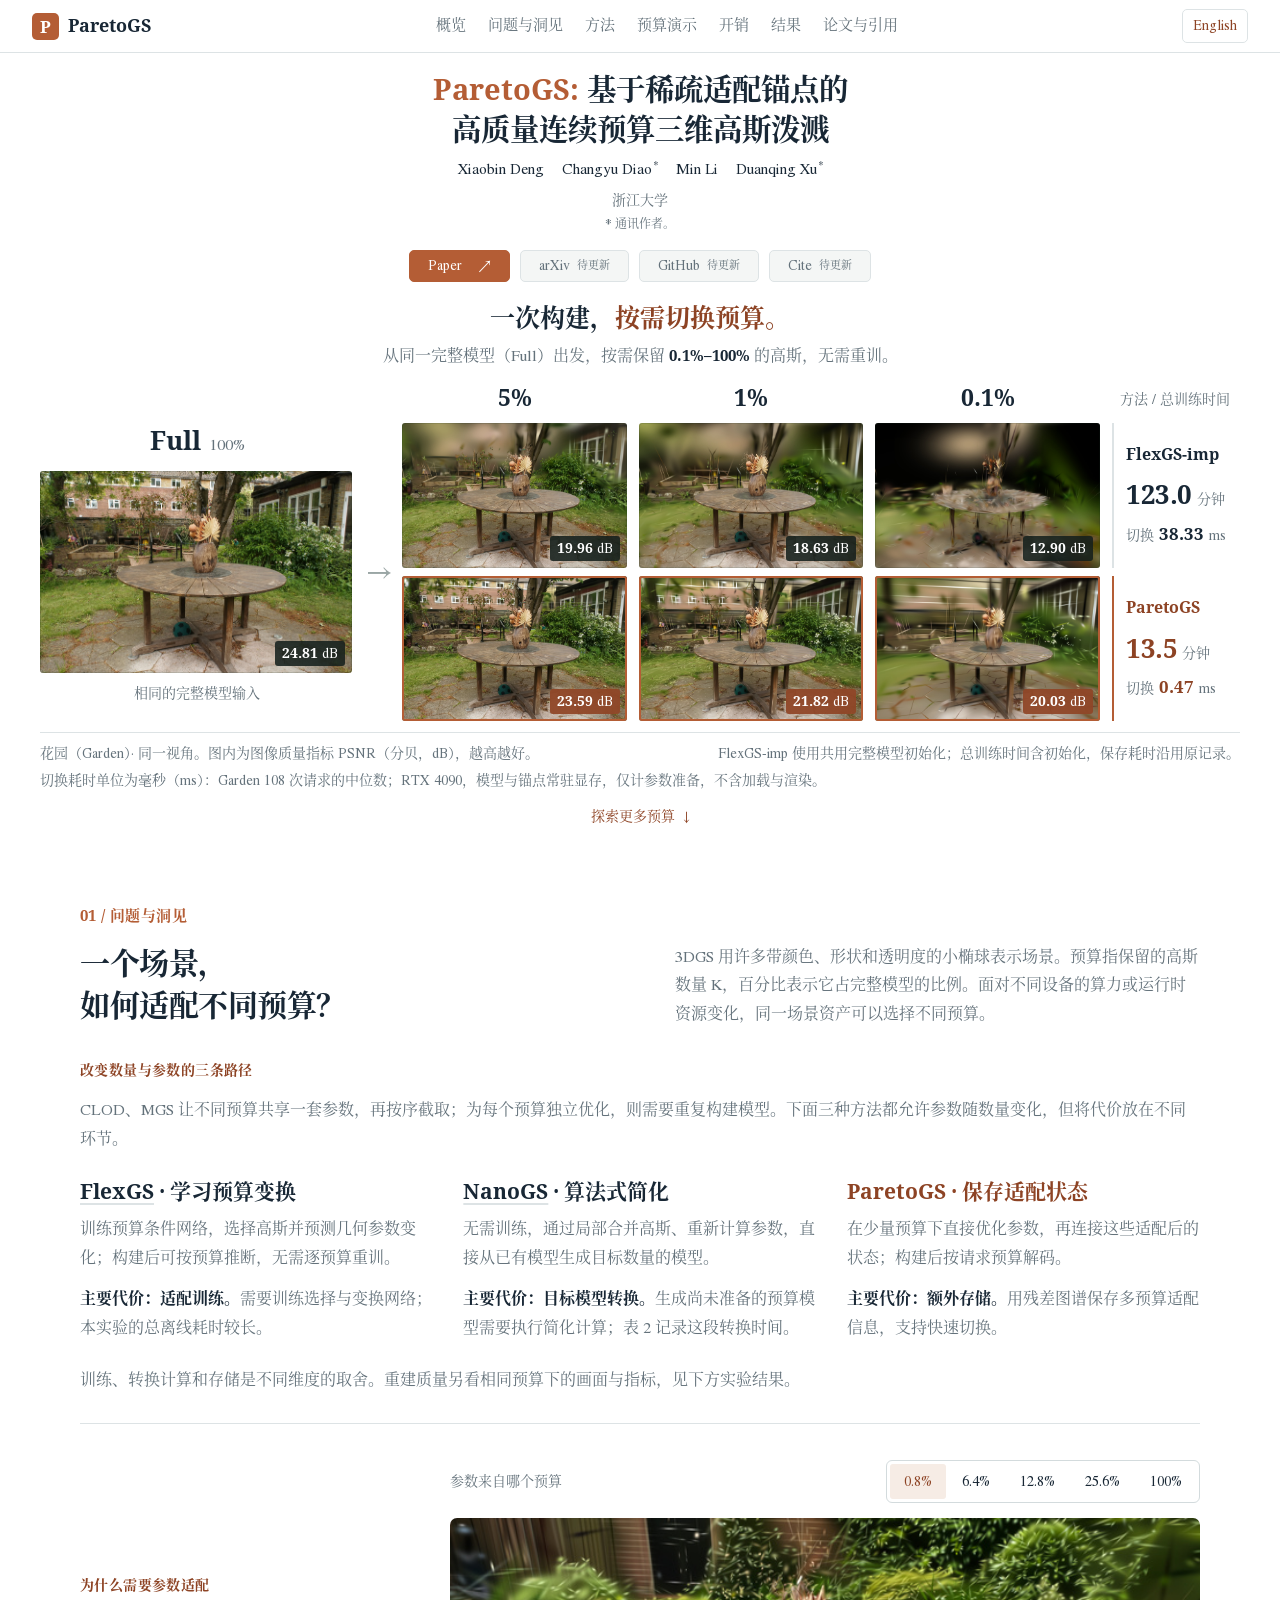
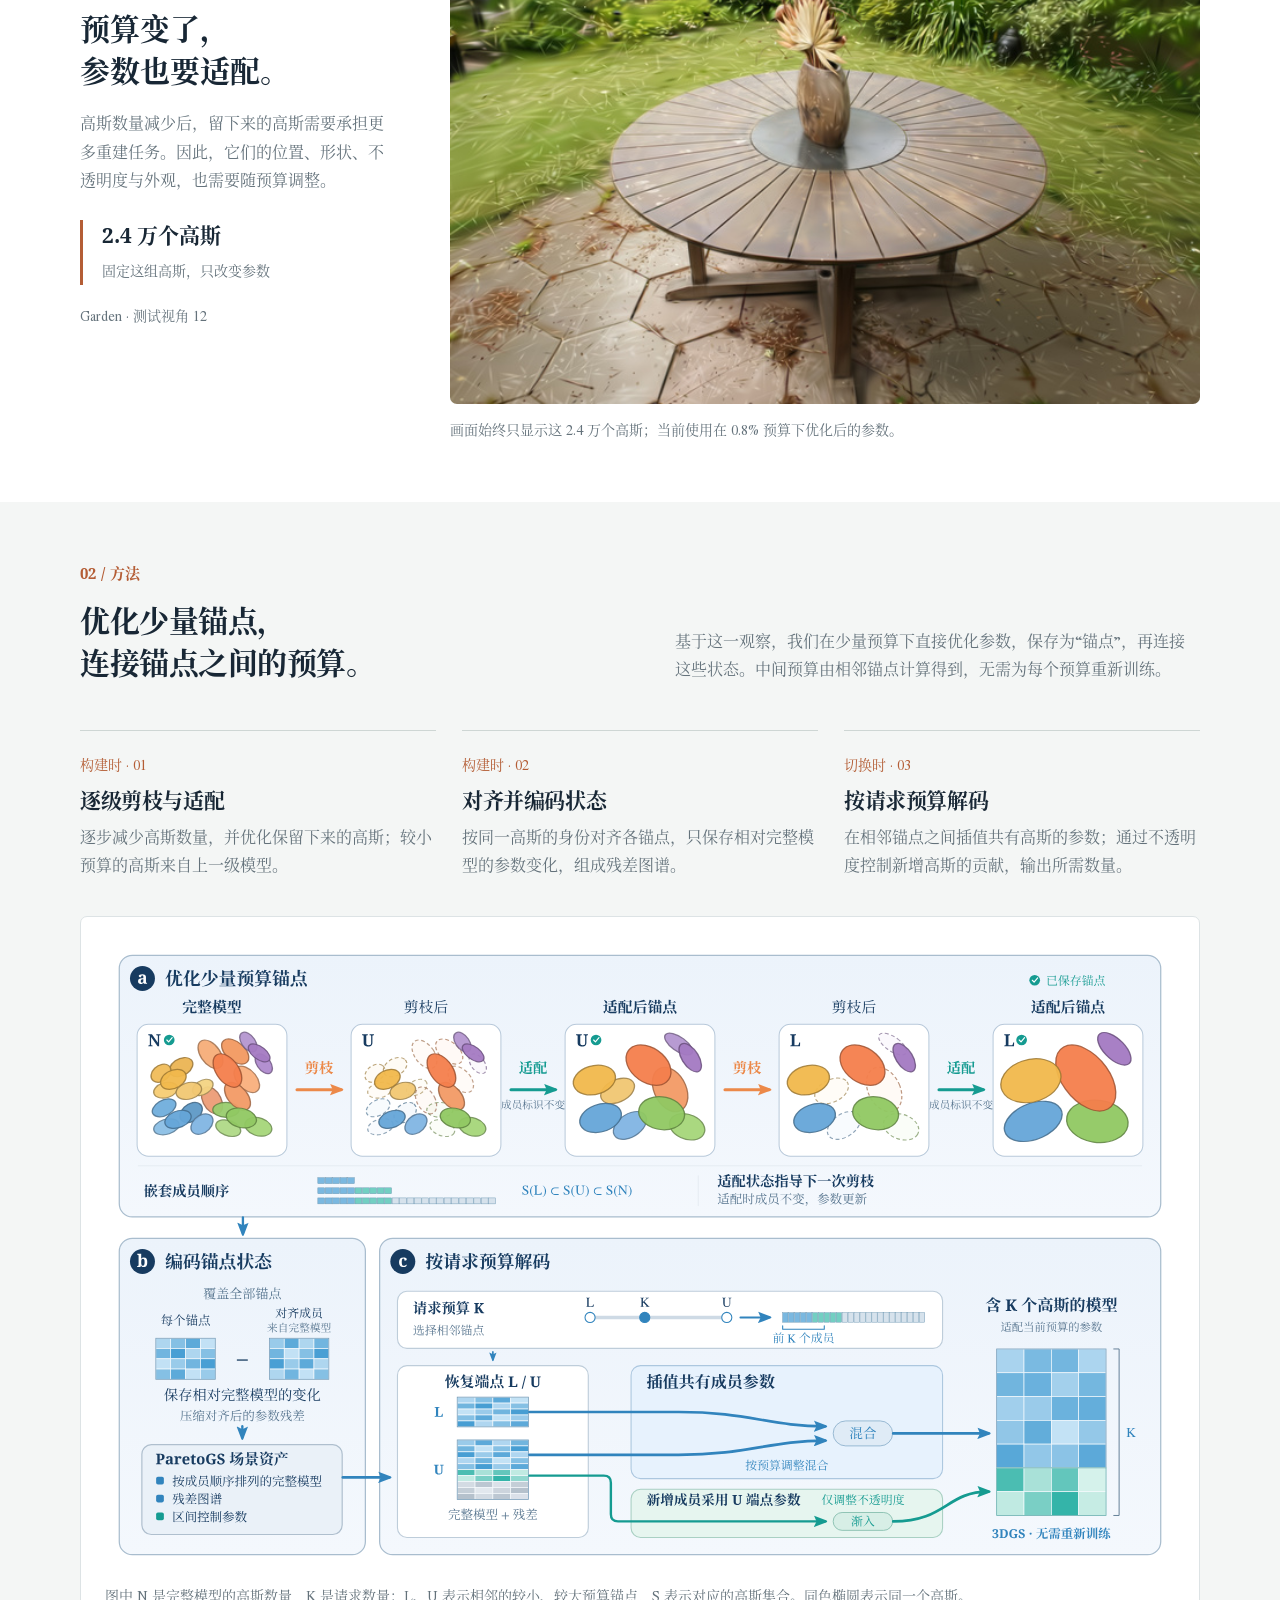
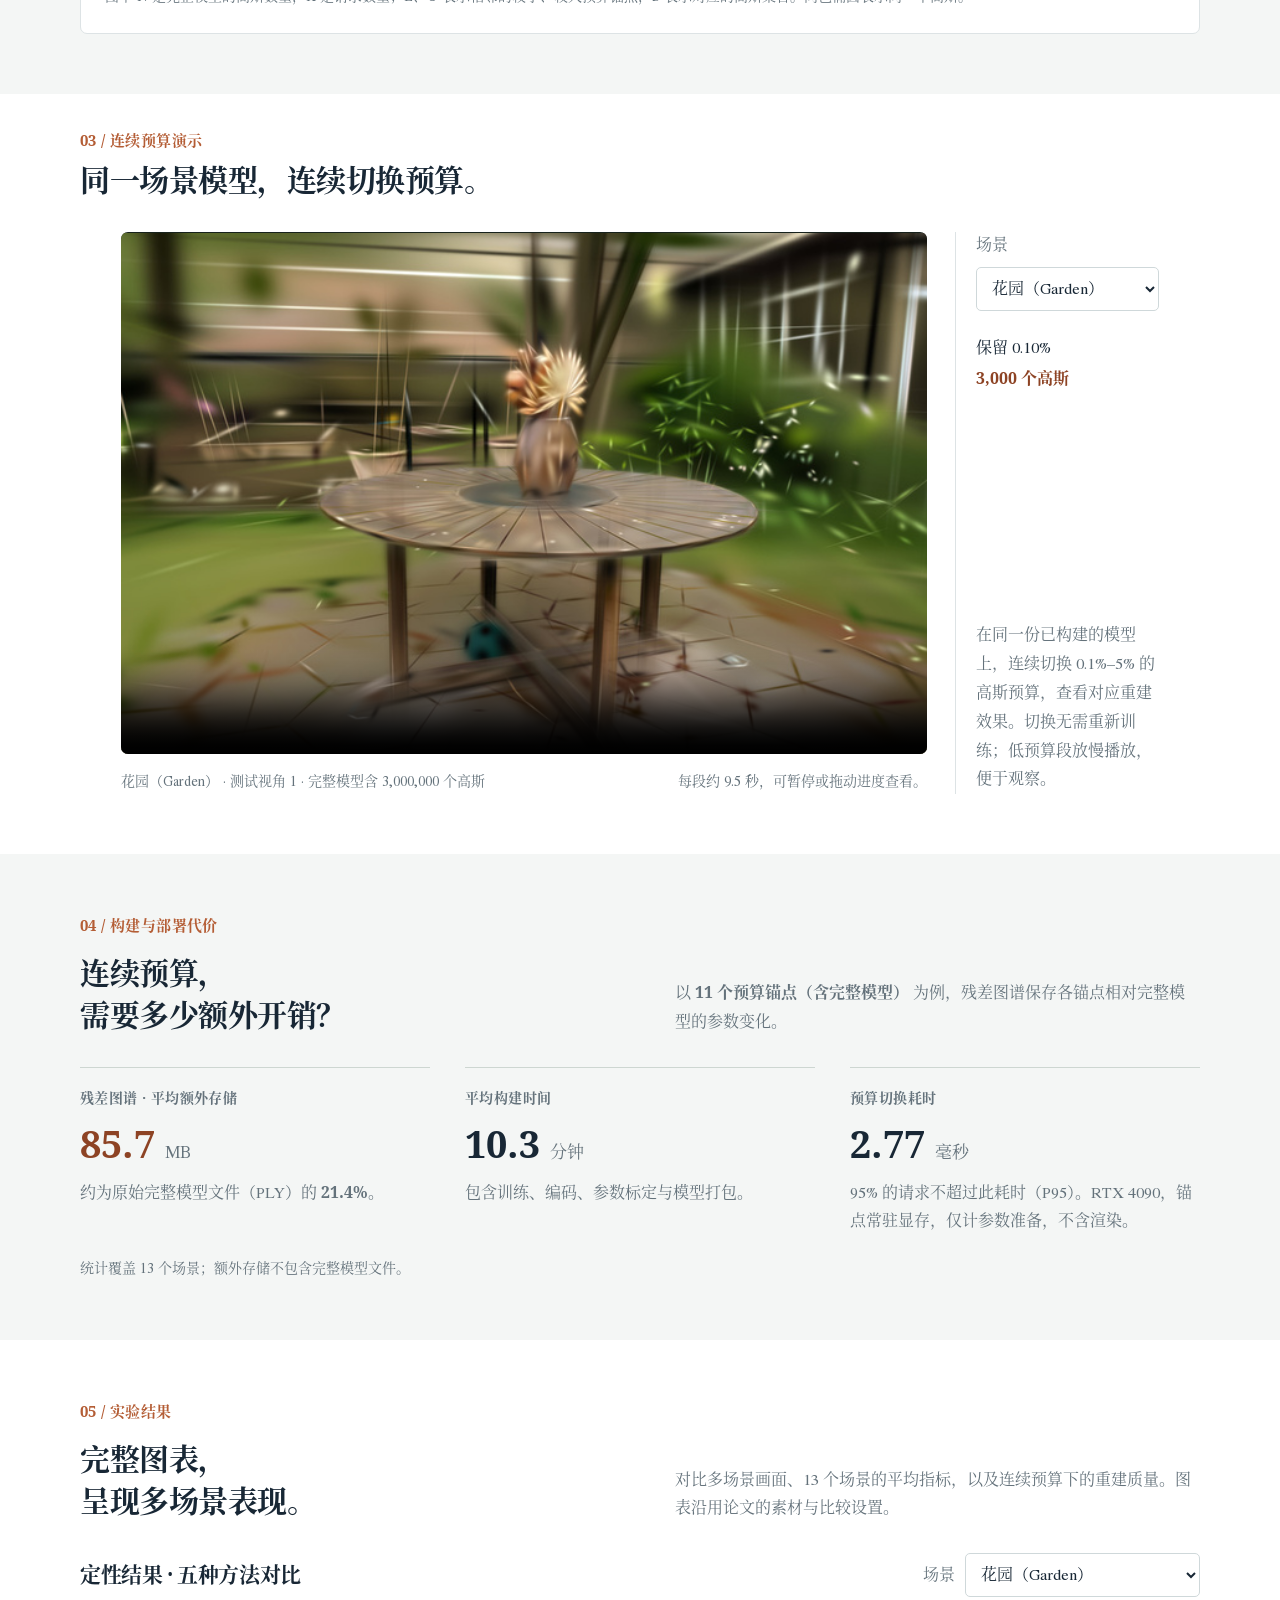
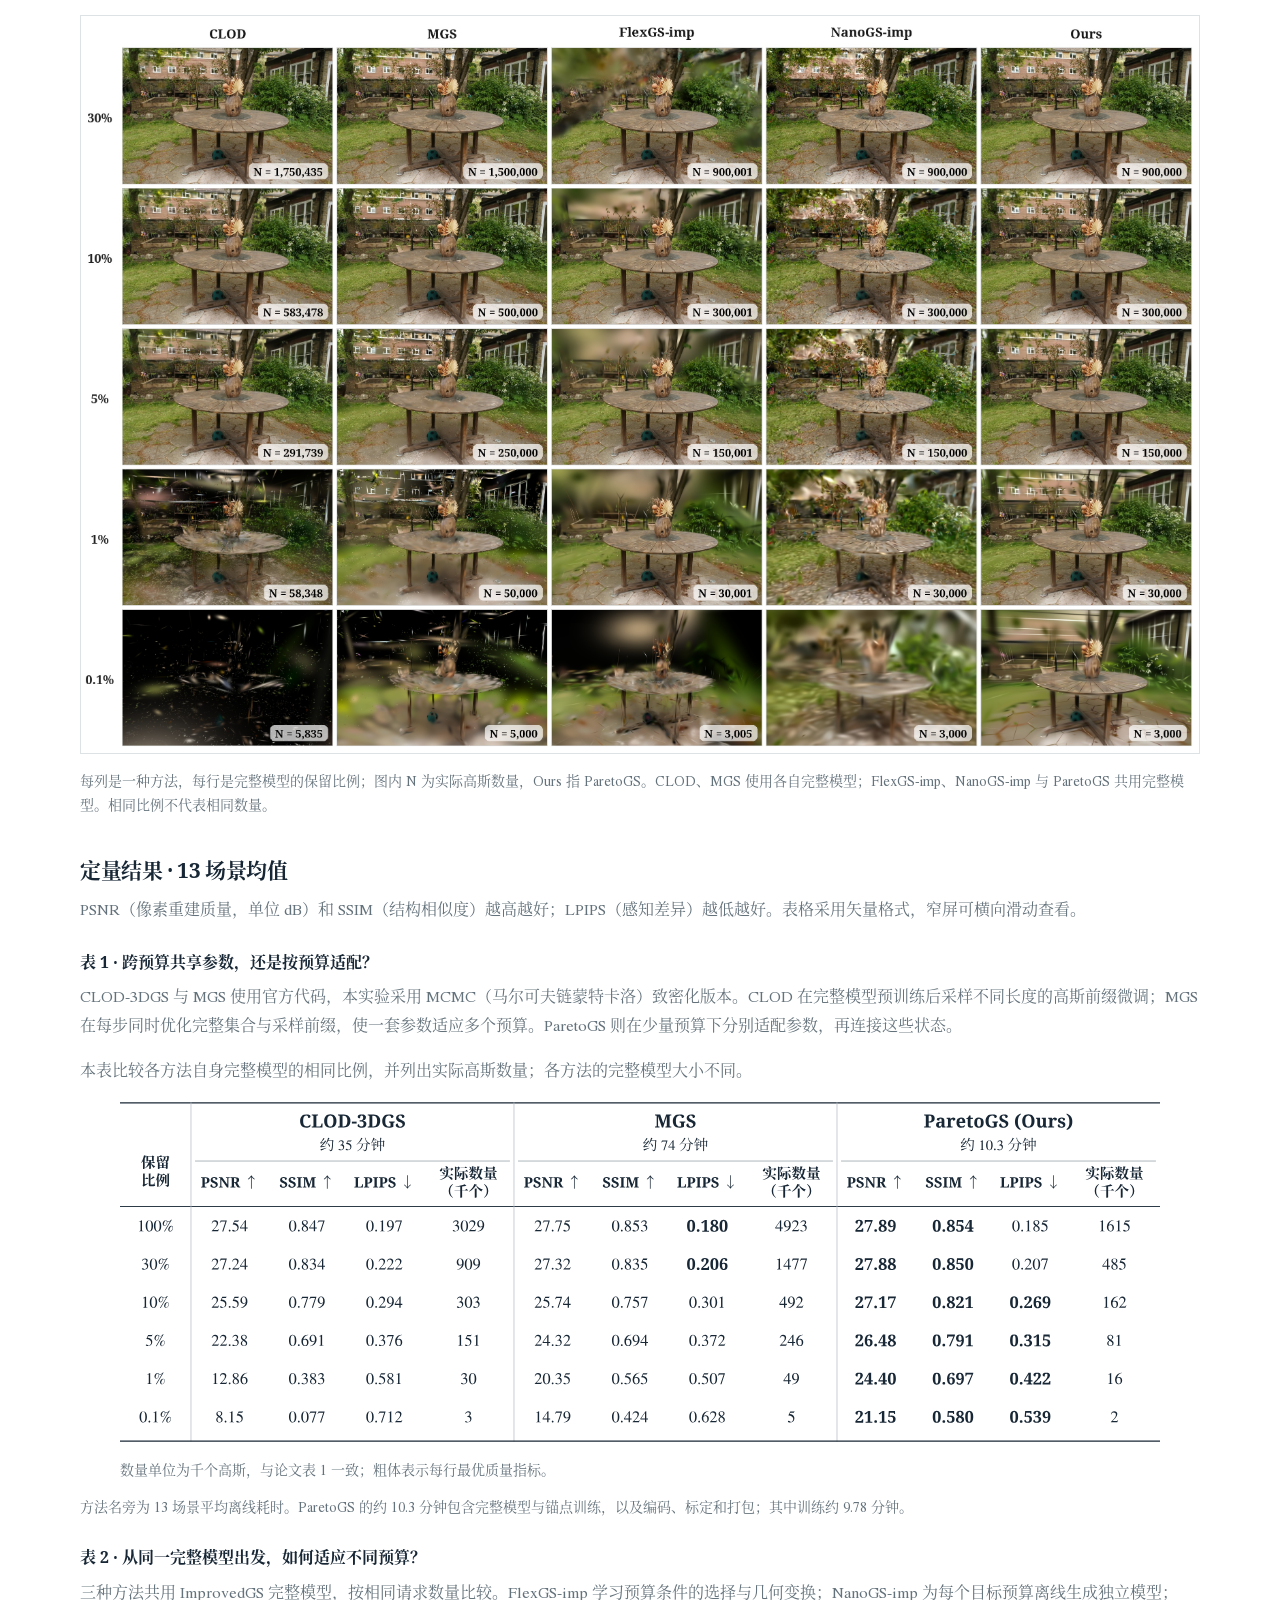
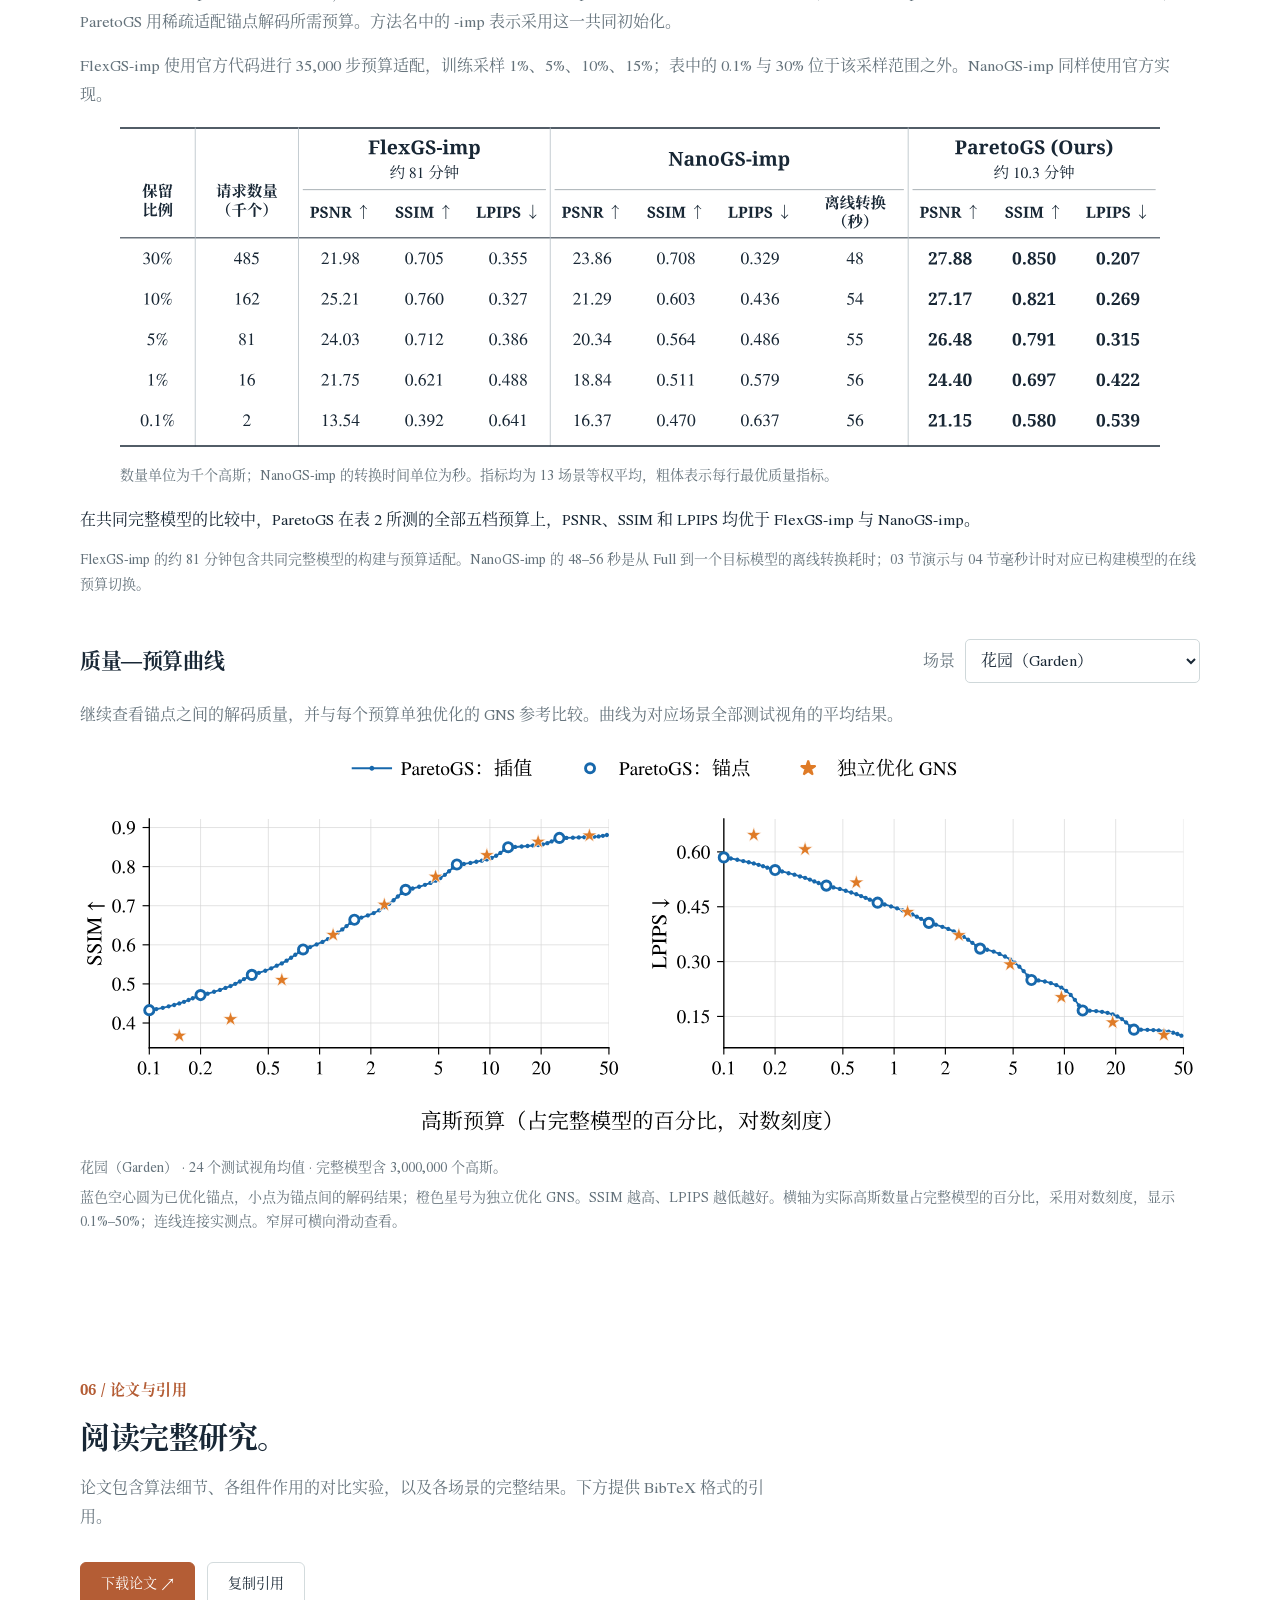
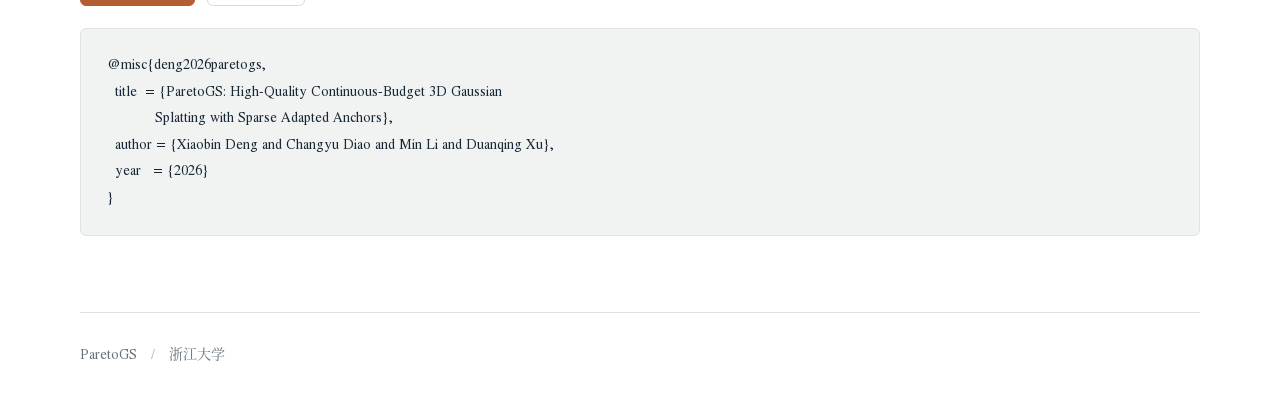
==== zh.html @ bfd6d52d "init" ====
<!doctype html>
<html lang="zh-CN">
<head>
  <meta charset="utf-8">
  <meta name="viewport" content="width=device-width, initial-scale=1">
  <link rel="alternate" hreflang="en" href="./">
  <link rel="alternate" hreflang="zh-CN" href="zh.html">
  <meta name="description" content="ParetoGS 通过稀疏适配锚点，在连续高斯数量预算下解码高质量 3D Gaussian Splatting（3DGS）场景。查看方法、交互演示、实验结果与论文。">
  <title>ParetoGS: High-Quality Continuous-Budget 3D Gaussian Splatting with Sparse Adapted Anchors</title>
  <link rel="stylesheet" href="style.css?v=2315cd05eb31">
  <script src="app.js?v=b6374b1d3e6d" defer></script>
  <meta name="robots" content="index, follow, max-image-preview:large, max-snippet:-1, max-video-preview:-1">
  <meta name="author" content="Xiaobin Deng, Changyu Diao, Min Li, Duanqing Xu">
  <meta name="citation_title" content="ParetoGS: High-Quality Continuous-Budget 3D Gaussian Splatting with Sparse Adapted Anchors">
  <meta name="citation_author" content="Xiaobin Deng">
  <meta name="citation_author" content="Changyu Diao">
  <meta name="citation_author" content="Min Li">
  <meta name="citation_author" content="Duanqing Xu">
  <meta name="citation_publication_date" content="2026">
  <meta name="citation_language" content="en">
  <meta property="og:type" content="article">
  <meta property="og:site_name" content="ParetoGS">
  <meta property="og:title" content="ParetoGS: High-Quality Continuous-Budget 3D Gaussian Splatting with Sparse Adapted Anchors">
  <meta property="og:description" content="ParetoGS 通过稀疏适配锚点，在连续高斯数量预算下解码高质量 3D Gaussian Splatting（3DGS）场景。查看方法、交互演示、实验结果与论文。">
  <meta property="og:locale" content="zh_CN">
  <meta property="og:locale:alternate" content="en_US">
  <meta name="twitter:card" content="summary">
  <meta name="twitter:title" content="ParetoGS: High-Quality Continuous-Budget 3D Gaussian Splatting with Sparse Adapted Anchors">
  <meta name="twitter:description" content="ParetoGS 通过稀疏适配锚点，在连续高斯数量预算下解码高质量 3D Gaussian Splatting（3DGS）场景。查看方法、交互演示、实验结果与论文。">
  <link rel="alternate" hreflang="x-default" href="./">
  <script type="application/ld+json">
{
  "@context": "https://schema.org",
  "@type": "ScholarlyArticle",
  "name": "ParetoGS: High-Quality Continuous-Budget 3D Gaussian Splatting with Sparse Adapted Anchors",
  "headline": "ParetoGS: High-Quality Continuous-Budget 3D Gaussian Splatting with Sparse Adapted Anchors",
  "description": "ParetoGS 通过稀疏适配锚点，在连续高斯数量预算下解码高质量 3D Gaussian Splatting（3DGS）场景。查看方法、交互演示、实验结果与论文。",
  "author": [
    {
      "@type": "Person",
      "name": "Xiaobin Deng",
      "affiliation": {
        "@type": "Organization",
        "name": "Zhejiang University"
      }
    },
    {
      "@type": "Person",
      "name": "Changyu Diao",
      "affiliation": {
        "@type": "Organization",
        "name": "Zhejiang University"
      }
    },
    {
      "@type": "Person",
      "name": "Min Li",
      "affiliation": {
        "@type": "Organization",
        "name": "Zhejiang University"
      }
    },
    {
      "@type": "Person",
      "name": "Duanqing Xu",
      "affiliation": {
        "@type": "Organization",
        "name": "Zhejiang University"
      }
    }
  ],
  "inLanguage": "en",
  "keywords": [
    "3D Gaussian Splatting",
    "3DGS",
    "continuous budget",
    "level of detail",
    "ParetoGS"
  ],
  "isAccessibleForFree": true,
  "encoding": {
    "@type": "MediaObject",
    "encodingFormat": "application/pdf",
    "contentUrl": "assets/paper.pdf"
  }
}
  </script>
</head>
<body class="pareto">
  <header class="site-header">
    <nav class="nav-wrap" aria-label="主导航">
      <a class="wordmark" href="#overview"><span class="brand-mark" aria-hidden="true">P</span>ParetoGS</a>
      <div class="nav-links"><a href="#overview">概览</a><a href="#insight">问题与洞见</a><a href="#method">方法</a><a href="#explore">预算演示</a><a href="#cost">开销</a><a href="#results">结果</a><a href="#citation">论文与引用</a></div>
      <div class="nav-actions"><a class="language-toggle" href="./" lang="en" hreflang="en" aria-label="Switch to English">English</a></div>
    </nav>
  </header>

  <main>
    <section class="paper-overview" id="overview">
      <div class="paper-heading">
        <h1><span>ParetoGS:</span> 基于稀疏适配锚点的<br class="paper-title-break">高质量连续预算三维高斯泼溅</h1>
        <p class="authors"><span class="author-name">Xiaobin Deng</span> <span class="author-name">Changyu Diao<sup>*</sup></span> <span class="author-name">Min Li</span> <span class="author-name">Duanqing Xu<sup>*</sup></span></p><p class="affiliation">浙江大学</p><p class="author-note">* 通讯作者。</p>
        <div class="resource-links"><a class="button primary" href="assets/paper.pdf" target="_blank" rel="noopener">Paper <span aria-hidden="true">↗</span></a><button class="button resource-pending" type="button" disabled aria-label="arXiv: 待更新"><span>arXiv</span><span class="resource-status">待更新</span></button><button class="button resource-pending" type="button" disabled aria-label="GitHub: 待更新"><span>GitHub</span><span class="resource-status">待更新</span></button><button class="button resource-pending" type="button" disabled aria-label="Cite: 待更新"><span>Cite</span><span class="resource-status">待更新</span></button></div>
      </div>

<div class="task-intro">
        <h2>一次构建，<span>按需切换预算。</span></h2>
        <p>从同一完整模型（Full）出发，按需保留 <strong>0.1%–100%</strong> 的高斯，无需重训。</p>
      </div>

      <figure class="budget-teaser" aria-label="共用完整模型，比较逐步降低预算后的重建质量与训练时间">
        <div class="teaser-grid">
          <div class="teaser-reference">
            <div class="teaser-reference-title"><strong>Full</strong><span>100%</span></div>
            <div class="teaser-photo">
                <img src="assets/cover/garden-view1-full-full.jpg" width="649" height="420" alt="共用完整模型 · 100% 预算，Garden 同一测试视角，PSNR 24.81 dB" decoding="async" fetchpriority="high">
                <span class="teaser-psnr"><strong>24.81</strong><span>dB</span></span>
              </div>
            <p>相同的完整模型输入</p>
          </div>
          <div class="teaser-flow" aria-hidden="true">→</div>
          <div class="teaser-budget" data-budget="5">5%</div>
          <div class="teaser-budget" data-budget="1">1%</div>
          <div class="teaser-budget" data-budget="0p1">0.1%</div>
          <div class="teaser-method-heading">方法 / 总训练时间</div>
            <div class="teaser-result teaser-flex" data-budget="5" data-method="flex">
              <div class="teaser-photo">
                <img src="assets/cover/garden-view1-flex-5.jpg" width="649" height="420" alt="FlexGS-imp · 5% 预算，Garden 同一测试视角，PSNR 19.96 dB" decoding="async">
                <span class="teaser-psnr"><strong>19.96</strong><span>dB</span></span>
              </div>
            </div>
            <div class="teaser-result teaser-flex" data-budget="1" data-method="flex">
              <div class="teaser-photo">
                <img src="assets/cover/garden-view1-flex-1.jpg" width="649" height="420" alt="FlexGS-imp · 1% 预算，Garden 同一测试视角，PSNR 18.63 dB" decoding="async">
                <span class="teaser-psnr"><strong>18.63</strong><span>dB</span></span>
              </div>
            </div>
            <div class="teaser-result teaser-flex" data-budget="0p1" data-method="flex">
              <div class="teaser-photo">
                <img src="assets/cover/garden-view1-flex-0p1.jpg" width="649" height="420" alt="FlexGS-imp · 0.1% 预算，Garden 同一测试视角，PSNR 12.90 dB" decoding="async">
                <span class="teaser-psnr"><strong>12.90</strong><span>dB</span></span>
              </div>
            </div>
            <div class="teaser-result teaser-ours" data-budget="5" data-method="ours">
              <div class="teaser-photo">
                <img src="assets/cover/garden-view1-ours-5.jpg" width="649" height="420" alt="ParetoGS · 5% 预算，Garden 同一测试视角，PSNR 23.59 dB" decoding="async">
                <span class="teaser-psnr"><strong>23.59</strong><span>dB</span></span>
              </div>
            </div>
            <div class="teaser-result teaser-ours" data-budget="1" data-method="ours">
              <div class="teaser-photo">
                <img src="assets/cover/garden-view1-ours-1.jpg" width="649" height="420" alt="ParetoGS · 1% 预算，Garden 同一测试视角，PSNR 21.82 dB" decoding="async">
                <span class="teaser-psnr"><strong>21.82</strong><span>dB</span></span>
              </div>
            </div>
            <div class="teaser-result teaser-ours" data-budget="0p1" data-method="ours">
              <div class="teaser-photo">
                <img src="assets/cover/garden-view1-ours-0p1.jpg" width="649" height="420" alt="ParetoGS · 0.1% 预算，Garden 同一测试视角，PSNR 20.03 dB" decoding="async">
                <span class="teaser-psnr"><strong>20.03</strong><span>dB</span></span>
              </div>
            </div>
          <div class="teaser-method teaser-flex">
            <strong class="teaser-method-name">FlexGS-imp</strong>

            <div class="teaser-time-label">总训练</div><div class="teaser-time"><strong>123.0</strong><span>分钟</span></div>
            <div class="teaser-switch" title="Garden 场景 108 次切换的中位参数准备耗时；RTX 4090，模型及锚点常驻显存，不含加载与渲染。"><span>切换</span><strong>38.33</strong><span>ms</span></div>

          </div>
          <div class="teaser-method teaser-ours">
            <strong class="teaser-method-name">ParetoGS</strong>

            <div class="teaser-time-label">总训练</div><div class="teaser-time"><strong>13.5</strong><span>分钟</span></div>
            <div class="teaser-switch" title="Garden 场景 108 次切换的中位参数准备耗时；RTX 4090，模型及锚点常驻显存，不含加载与渲染。"><span>切换</span><strong>0.47</strong><span>ms</span></div>

          </div>
        </div>
        <figcaption>
          <span>花园（Garden）· 同一视角。图内为图像质量指标 PSNR（分贝，dB），越高越好。</span>
          <span>FlexGS-imp 使用共用完整模型初始化；总训练时间含初始化，保存耗时沿用原记录。</span>
          <span class="teaser-timing-note">切换耗时单位为毫秒（ms）：Garden 108 次请求的中位数；RTX 4090，模型与锚点常驻显存，仅计参数准备，不含加载与渲染。</span>
        </figcaption>
      </figure>
      <a class="teaser-explore" href="#explore">探索更多预算 <span aria-hidden="true">↓</span></a>
    </section>

    <section class="section shell" id="insight">
      <div class="section-intro">
        <span class="section-number">01 / 问题与洞见</span>
        <h2>一个场景，<br>如何适配不同预算？</h2>
        <p>3DGS 用许多带颜色、形状和透明度的小椭球表示场景。预算指保留的高斯数量 K，百分比表示它占完整模型的比例。面对不同设备的算力或运行时资源变化，同一场景资产可以选择不同预算。</p>
      </div>
      <div class="prior-work">
        <span class="mini-label">改变数量与参数的三条路径</span>
        <p class="prior-context">CLOD、MGS 让不同预算共享一套参数，再按序截取；为每个预算独立优化，则需要重复构建模型。下面三种方法都允许参数随数量变化，但将代价放在不同环节。</p>
        <div class="prior-approaches">
          <article><h3><a href="https://flexgs.github.io/" target="_blank" rel="noopener">FlexGS</a> · 学习预算变换</h3><p>训练预算条件网络，选择高斯并预测几何参数变化；构建后可按预算推断，无需逐预算重训。</p><p class="approach-cost"><strong>主要代价：适配训练。</strong>需要训练选择与变换网络；本实验的总离线耗时较长。</p></article>
          <article><h3><a href="https://arxiv.org/abs/2603.16103" target="_blank" rel="noopener">NanoGS</a> · 算法式简化</h3><p>无需训练，通过局部合并高斯、重新计算参数，直接从已有模型生成目标数量的模型。</p><p class="approach-cost"><strong>主要代价：目标模型转换。</strong>生成尚未准备的预算模型需要执行简化计算；表 2 记录这段转换时间。</p></article>
          <article class="approach-ours"><h3>ParetoGS · 保存适配状态</h3><p>在少量预算下直接优化参数，再连接这些适配后的状态；构建后按请求预算解码。</p><p class="approach-cost"><strong>主要代价：额外存储。</strong>用残差图谱保存多预算适配信息，支持快速切换。</p></article>
        </div>
        <p class="tradeoff-note">训练、转换计算和存储是不同维度的取舍。重建质量另看相同预算下的画面与指标，见下方实验结果。</p>
      </div>
      <div class="insight-layout">
        <div class="insight-copy">
          <span class="mini-label">为什么需要参数适配</span>
          <h3>预算变了，<br>参数也要适配。</h3>
          <p>高斯数量减少后，留下来的高斯需要承担更多重建任务。因此，它们的位置、形状、不透明度与外观，也需要随预算调整。</p>
          <div class="identity-stamp"><strong>2.4 万个高斯</strong><span>固定这组高斯，只改变参数</span></div>
          <p class="insight-view">Garden · 测试视角 12</p>
        </div>
      <div class="insight-viewer">
        <div class="insight-controls"><span class="control-label">参数来自哪个预算</span><div class="segmented" role="group" aria-label="选择这组高斯的参数来源预算"><button data-state="0p8" class="active" aria-pressed="true">0.8%</button><button data-state="6p4">6.4%</button><button data-state="12p8">12.8%</button><button data-state="25p6">25.6%</button><button data-state="100">100%</button></div></div>
        <figure class="insight-stage" id="insight-stage"><img id="state-image" src="assets/insight/fixed-0p8.jpg" width="649" height="420" loading="lazy" alt="同一组 2.4 万个高斯，使用在 0.8% 预算下优化后的参数"></figure>
        <p class="insight-caption" id="state-caption" aria-live="polite">画面始终只显示这 2.4 万个高斯；当前使用在 0.8% 预算下优化后的参数。</p>
      </div></div>
    </section>

    <section class="section tinted" id="method"><div class="shell">
      <div class="section-intro"><span class="section-number">02 / 方法</span><h2>优化少量锚点，<br>连接锚点之间的预算。</h2><p>基于这一观察，我们在少量预算下直接优化参数，保存为“锚点”，再连接这些状态。中间预算由相邻锚点计算得到，无需为每个预算重新训练。</p></div>
      <div class="method-steps"><div><span>构建时 · 01</span><h3>逐级剪枝与适配</h3><p>逐步减少高斯数量，并优化保留下来的高斯；较小预算的高斯来自上一级模型。</p></div><div><span>构建时 · 02</span><h3>对齐并编码状态</h3><p>按同一高斯的身份对齐各锚点，只保存相对完整模型的参数变化，组成残差图谱。</p></div><div><span>切换时 · 03</span><h3>按请求预算解码</h3><p>在相邻锚点之间插值共有高斯的参数；通过不透明度控制新增高斯的贡献，输出所需数量。</p></div></div>
      <p class="scroll-hint">横向滑动查看完整流程 ↔</p>
      <figure class="wide-figure"><img src="assets/method-overview.svg?v=e4c07e47d47c" loading="lazy" alt="ParetoGS 方法：构建适配锚点、编码残差、按区间解码" width="1800" height="1056"><figcaption>图中 N 是完整模型的高斯数量，K 是请求数量；L、U 表示相邻的较小、较大预算锚点，S 表示对应的高斯集合。同色椭圆表示同一个高斯。</figcaption></figure>
    </div></section>

    <section class="section shell budget-explorer" id="explore">
      <div class="section-intro"><span class="section-number">03 / 连续预算演示</span><h2>同一场景模型，连续切换预算。</h2></div>
      <div class="media-layout budget-media">
        <aside class="media-controls" aria-label="视频场景与当前预算"><label class="scene-picker">场景 <select id="demo-scene"><option value="garden">花园（Garden）</option><option value="bicycle">自行车（Bicycle）</option><option value="stump">树桩（Stump）</option><option value="flowers">花卉（Flowers）</option><option value="treehill">树坡（Treehill）</option><option value="room">房间（Room）</option><option value="counter">柜台（Counter）</option><option value="kitchen">厨房（Kitchen）</option><option value="bonsai">盆景（Bonsai）</option><option value="train">火车（Train）</option><option value="truck">卡车（Truck）</option><option value="playroom">游戏室（Playroom）</option><option value="drjohnson">DrJohnson（Drjohnson）</option></select></label><div class="demo-readout"><span id="budget-caption">保留 0.10%</span><strong id="budget-count">3,000 个高斯</strong></div><p class="demo-description">在同一份已构建的模型上，连续切换 0.1%–5% 的高斯预算，查看对应重建效果。切换无需重新训练；低预算段放慢播放，便于观察。</p></aside>
        <figure class="budget-video"><video id="budget-video" controls muted loop playsinline preload="metadata" poster="assets/demo/garden.jpg" src="assets/demo/garden.mp4" aria-label="高斯数量从 0.1% 增加到 5% 的连续预算演示">当前浏览器不支持视频播放。</video><figcaption><span id="demo-view">Garden · 测试视角 1 · 完整模型含 300 万个高斯</span><span>每段约 9.5 秒，可暂停或拖动进度查看。</span></figcaption></figure>
      </div>
      <script type="application/json" id="demo-data">{"garden":{"src":"assets/demo/garden.mp4","poster":"assets/demo/garden.jpg","fps":30,"budgets":[3000,3000,3000,3000,3000,3000,3000,3000,3000,3000,3000,3000,3000,3000,3000,3000,3050,3100,3151,3203,3256,3310,3364,3420,3476,3534,3592,3651,3711,3773,3835,3898,3962,4028,4094,4162,4231,4300,4371,4444,4517,4591,4667,4744,4823,4902,4983,5065,5149,5234,5320,5408,5497,5588,5680,5774,5869,5966,6064,6165,6266,6370,6475,6582,6690,6801,6913,7027,7143,7261,7381,7503,7626,7752,7880,8010,8142,8277,8413,8552,8693,8837,8983,9131,9282,9435,9590,9749,9910,10073,10239,10408,10580,10755,10932,11113,11296,11482,11672,11864,12060,12259,12462,12667,12876,13089,13305,13524,13748,13974,14205,14440,14678,14920,15166,15417,15671,15930,16192,16460,16731,17007,17288,17573,17863,18158,18458,18763,19072,19387,19707,20032,20363,20699,21040,21388,21740,22099,22464,22835,23212,23595,23984,24380,24782,25191,25607,26029,26459,26896,27339,27791,28249,28716,29189,29671,30161,30659,31164,31679,32202,32733,33273,33822,34380,34948,35525,36111,36707,37313,37928,38554,39191,39837,40495,41163,41842,42533,43235,43948,44674,45411,46160,46922,47696,48483,49284,50097,50924,51764,52618,53487,54369,55267,56179,57106,58048,59006,59980,60970,61976,62999,64038,65095,66170,67262,68372,69500,70647,71813,72998,74203,75427,76672,77937,79223,80531,81860,83211,84584,85980,87399,88841,90307,91798,93313,94852,96418,98009,99626,101271,102942,104641,106368,108123,109907,111721,113565,115439,117344,119281,121249,123250,125284,127352,129453,131590,133761,135969,138213,140494,142812,145169,147565,150000,150000,150000,150000,150000,150000,150000,150000,150000,150000,150000,150000,150000,150000,150000,150000,150000,150000,150000,150000,150000,150000,150000,150000,150000,150000,150000,150000,150000,150000,150000],"full":3000000,"view":1,"label":"花园（Garden）"},"bicycle":{"src":"assets/demo/bicycle.mp4","poster":"assets/demo/bicycle.jpg","fps":30,"budgets":[3000,3000,3000,3000,3000,3000,3000,3000,3000,3000,3000,3000,3000,3000,3000,3000,3050,3100,3151,3203,3256,3310,3364,3420,3476,3534,3592,3651,3711,3773,3835,3898,3962,4028,4094,4162,4231,4300,4371,4444,4517,4591,4667,4744,4823,4902,4983,5065,5149,5234,5320,5408,5497,5588,5680,5774,5869,5966,6064,6165,6266,6370,6475,6582,6690,6801,6913,7027,7143,7261,7381,7503,7626,7752,7880,8010,8142,8277,8413,8552,8693,8837,8983,9131,9282,9435,9590,9749,9910,10073,10239,10408,10580,10755,10932,11113,11296,11482,11672,11864,12060,12259,12462,12667,12876,13089,13305,13524,13748,13974,14205,14440,14678,14920,15166,15417,15671,15930,16192,16460,16731,17007,17288,17573,17863,18158,18458,18763,19072,19387,19707,20032,20363,20699,21040,21388,21740,22099,22464,22835,23212,23595,23984,24380,24782,25191,25607,26029,26459,26896,27339,27791,28249,28716,29189,29671,30161,30659,31164,31679,32202,32733,33273,33822,34380,34948,35525,36111,36707,37313,37928,38554,39191,39837,40495,41163,41842,42533,43235,43948,44674,45411,46160,46922,47696,48483,49284,50097,50924,51764,52618,53487,54369,55267,56179,57106,58048,59006,59980,60970,61976,62999,64038,65095,66170,67262,68372,69500,70647,71813,72998,74203,75427,76672,77937,79223,80531,81860,83211,84584,85980,87399,88841,90307,91798,93313,94852,96418,98009,99626,101271,102942,104641,106368,108123,109907,111721,113565,115439,117344,119281,121249,123250,125284,127352,129453,131590,133761,135969,138213,140494,142812,145169,147565,150000,150000,150000,150000,150000,150000,150000,150000,150000,150000,150000,150000,150000,150000,150000,150000,150000,150000,150000,150000,150000,150000,150000,150000,150000,150000,150000,150000,150000,150000,150000],"full":3000000,"view":4,"label":"自行车（Bicycle）"},"stump":{"src":"assets/demo/stump.mp4","poster":"assets/demo/stump.jpg","fps":30,"budgets":[3000,3000,3000,3000,3000,3000,3000,3000,3000,3000,3000,3000,3000,3000,3000,3000,3050,3100,3151,3203,3256,3310,3364,3420,3476,3534,3592,3651,3711,3773,3835,3898,3962,4028,4094,4162,4231,4300,4371,4444,4517,4591,4667,4744,4823,4902,4983,5065,5149,5234,5320,5408,5497,5588,5680,5774,5869,5966,6064,6165,6266,6370,6475,6582,6690,6801,6913,7027,7143,7261,7381,7503,7626,7752,7880,8010,8142,8277,8413,8552,8693,8837,8983,9131,9282,9435,9590,9749,9910,10073,10239,10408,10580,10755,10932,11113,11296,11482,11672,11864,12060,12259,12462,12667,12876,13089,13305,13524,13748,13974,14205,14440,14678,14920,15166,15417,15671,15930,16192,16460,16731,17007,17288,17573,17863,18158,18458,18763,19072,19387,19707,20032,20363,20699,21040,21388,21740,22099,22464,22835,23212,23595,23984,24380,24782,25191,25607,26029,26459,26896,27339,27791,28249,28716,29189,29671,30161,30659,31164,31679,32202,32733,33273,33822,34380,34948,35525,36111,36707,37313,37928,38554,39191,39837,40495,41163,41842,42533,43235,43948,44674,45411,46160,46922,47696,48483,49284,50097,50924,51764,52618,53487,54369,55267,56179,57106,58048,59006,59980,60970,61976,62999,64038,65095,66170,67262,68372,69500,70647,71813,72998,74203,75427,76672,77937,79223,80531,81860,83211,84584,85980,87399,88841,90307,91798,93313,94852,96418,98009,99626,101271,102942,104641,106368,108123,109907,111721,113565,115439,117344,119281,121249,123250,125284,127352,129453,131590,133761,135969,138213,140494,142812,145169,147565,150000,150000,150000,150000,150000,150000,150000,150000,150000,150000,150000,150000,150000,150000,150000,150000,150000,150000,150000,150000,150000,150000,150000,150000,150000,150000,150000,150000,150000,150000,150000],"full":3000000,"view":0,"label":"树桩（Stump）"},"flowers":{"src":"assets/demo/flowers.mp4","poster":"assets/demo/flowers.jpg","fps":30,"budgets":[1500,1500,1500,1500,1500,1500,1500,1500,1500,1500,1500,1500,1500,1500,1500,1500,1525,1550,1575,1601,1628,1655,1682,1710,1738,1767,1796,1826,1856,1886,1917,1949,1981,2014,2047,2081,2115,2150,2186,2222,2258,2296,2334,2372,2411,2451,2491,2533,2574,2617,2660,2704,2749,2794,2840,2887,2935,2983,3032,3082,3133,3185,3237,3291,3345,3400,3456,3514,3571,3630,3690,3751,3813,3876,3940,4005,4071,4138,4207,4276,4347,4418,4491,4565,4641,4717,4795,4874,4955,5037,5120,5204,5290,5377,5466,5556,5648,5741,5836,5932,6030,6130,6231,6334,6438,6544,6652,6762,6874,6987,7103,7220,7339,7460,7583,7708,7835,7965,8096,8230,8366,8504,8644,8787,8932,9079,9229,9381,9536,9693,9853,10016,10181,10349,10520,10694,10870,11050,11232,11417,11606,11797,11992,12190,12391,12596,12803,13015,13229,13448,13670,13895,14125,14358,14595,14836,15080,15329,15582,15839,16101,16366,16637,16911,17190,17474,17762,18055,18353,18656,18964,19277,19595,19919,20247,20582,20921,21266,21617,21974,22337,22705,23080,23461,23848,24242,24642,25048,25462,25882,26309,26743,27185,27633,28089,28553,29024,29503,29990,30485,30988,31499,32019,32548,33085,33631,34186,34750,35323,35906,36499,37101,37714,38336,38969,39612,40265,40930,41605,42292,42990,43699,44421,45154,45899,46656,47426,48209,49005,49813,50635,51471,52320,53184,54061,54954,55861,56782,57720,58672,59640,60625,61625,62642,63676,64727,65795,66881,67984,69106,70247,71406,72585,73782,75000,75000,75000,75000,75000,75000,75000,75000,75000,75000,75000,75000,75000,75000,75000,75000,75000,75000,75000,75000,75000,75000,75000,75000,75000,75000,75000,75000,75000,75000,75000],"full":1500000,"view":0,"label":"花卉（Flowers）"},"treehill":{"src":"assets/demo/treehill.mp4","poster":"assets/demo/treehill.jpg","fps":30,"budgets":[1500,1500,1500,1500,1500,1500,1500,1500,1500,1500,1500,1500,1500,1500,1500,1500,1525,1550,1575,1601,1628,1655,1682,1710,1738,1767,1796,1826,1856,1886,1917,1949,1981,2014,2047,2081,2115,2150,2186,2222,2258,2296,2334,2372,2411,2451,2491,2533,2574,2617,2660,2704,2749,2794,2840,2887,2935,2983,3032,3082,3133,3185,3237,3291,3345,3400,3456,3514,3571,3630,3690,3751,3813,3876,3940,4005,4071,4138,4207,4276,4347,4418,4491,4565,4641,4717,4795,4874,4955,5037,5120,5204,5290,5377,5466,5556,5648,5741,5836,5932,6030,6130,6231,6334,6438,6544,6652,6762,6874,6987,7103,7220,7339,7460,7583,7708,7835,7965,8096,8230,8366,8504,8644,8787,8932,9079,9229,9381,9536,9693,9853,10016,10181,10349,10520,10694,10870,11050,11232,11417,11606,11797,11992,12190,12391,12596,12803,13015,13229,13448,13670,13895,14125,14358,14595,14836,15080,15329,15582,15839,16101,16366,16637,16911,17190,17474,17762,18055,18353,18656,18964,19277,19595,19919,20247,20582,20921,21266,21617,21974,22337,22705,23080,23461,23848,24242,24642,25048,25462,25882,26309,26743,27185,27633,28089,28553,29024,29503,29990,30485,30988,31499,32019,32548,33085,33631,34186,34750,35323,35906,36499,37101,37714,38336,38969,39612,40265,40930,41605,42292,42990,43699,44421,45154,45899,46656,47426,48209,49005,49813,50635,51471,52320,53184,54061,54954,55861,56782,57720,58672,59640,60625,61625,62642,63676,64727,65795,66881,67984,69106,70247,71406,72585,73782,75000,75000,75000,75000,75000,75000,75000,75000,75000,75000,75000,75000,75000,75000,75000,75000,75000,75000,75000,75000,75000,75000,75000,75000,75000,75000,75000,75000,75000,75000,75000],"full":1500000,"view":0,"label":"树坡（Treehill）"},"room":{"src":"assets/demo/room.mp4","poster":"assets/demo/room.jpg","fps":30,"budgets":[1000,1000,1000,1000,1000,1000,1000,1000,1000,1000,1000,1000,1000,1000,1000,1000,1017,1033,1050,1068,1085,1103,1121,1140,1159,1178,1197,1217,1237,1258,1278,1299,1321,1343,1365,1387,1410,1433,1457,1481,1506,1530,1556,1581,1608,1634,1661,1688,1716,1745,1773,1803,1832,1863,1893,1925,1956,1989,2021,2055,2089,2123,2158,2194,2230,2267,2304,2342,2381,2420,2460,2501,2542,2584,2627,2670,2714,2759,2804,2851,2898,2946,2994,3044,3094,3145,3197,3250,3303,3358,3413,3469,3527,3585,3644,3704,3765,3827,3891,3955,4020,4086,4154,4222,4292,4363,4435,4508,4583,4658,4735,4813,4893,4973,5055,5139,5224,5310,5397,5487,5577,5669,5763,5858,5954,6053,6153,6254,6357,6462,6569,6677,6788,6900,7013,7129,7247,7366,7488,7612,7737,7865,7995,8127,8261,8397,8536,8676,8820,8965,9113,9264,9416,9572,9730,9890,10054,10220,10388,10560,10734,10911,11091,11274,11460,11649,11842,12037,12236,12438,12643,12851,13064,13279,13498,13721,13947,14178,14412,14649,14891,15137,15387,15641,15899,16161,16428,16699,16975,17255,17539,17829,18123,18422,18726,19035,19349,19669,19993,20323,20659,21000,21346,21698,22057,22421,22791,23167,23549,23938,24333,24734,25142,25557,25979,26408,26844,27287,27737,28195,28660,29133,29614,30102,30599,31104,31617,32139,32670,33209,33757,34314,34880,35456,36041,36636,37240,37855,38480,39115,39760,40416,41083,41761,42451,43151,43863,44587,45323,46071,46831,47604,48390,49188,50000,50000,50000,50000,50000,50000,50000,50000,50000,50000,50000,50000,50000,50000,50000,50000,50000,50000,50000,50000,50000,50000,50000,50000,50000,50000,50000,50000,50000,50000,50000],"full":1000000,"view":0,"label":"房间（Room）"},"counter":{"src":"assets/demo/counter.mp4","poster":"assets/demo/counter.jpg","fps":30,"budgets":[1000,1000,1000,1000,1000,1000,1000,1000,1000,1000,1000,1000,1000,1000,1000,1000,1017,1033,1050,1068,1085,1103,1121,1140,1159,1178,1197,1217,1237,1258,1278,1299,1321,1343,1365,1387,1410,1433,1457,1481,1506,1530,1556,1581,1608,1634,1661,1688,1716,1745,1773,1803,1832,1863,1893,1925,1956,1989,2021,2055,2089,2123,2158,2194,2230,2267,2304,2342,2381,2420,2460,2501,2542,2584,2627,2670,2714,2759,2804,2851,2898,2946,2994,3044,3094,3145,3197,3250,3303,3358,3413,3469,3527,3585,3644,3704,3765,3827,3891,3955,4020,4086,4154,4222,4292,4363,4435,4508,4583,4658,4735,4813,4893,4973,5055,5139,5224,5310,5397,5487,5577,5669,5763,5858,5954,6053,6153,6254,6357,6462,6569,6677,6788,6900,7013,7129,7247,7366,7488,7612,7737,7865,7995,8127,8261,8397,8536,8676,8820,8965,9113,9264,9416,9572,9730,9890,10054,10220,10388,10560,10734,10911,11091,11274,11460,11649,11842,12037,12236,12438,12643,12851,13064,13279,13498,13721,13947,14178,14412,14649,14891,15137,15387,15641,15899,16161,16428,16699,16975,17255,17539,17829,18123,18422,18726,19035,19349,19669,19993,20323,20659,21000,21346,21698,22057,22421,22791,23167,23549,23938,24333,24734,25142,25557,25979,26408,26844,27287,27737,28195,28660,29133,29614,30102,30599,31104,31617,32139,32670,33209,33757,34314,34880,35456,36041,36636,37240,37855,38480,39115,39760,40416,41083,41761,42451,43151,43863,44587,45323,46071,46831,47604,48390,49188,50000,50000,50000,50000,50000,50000,50000,50000,50000,50000,50000,50000,50000,50000,50000,50000,50000,50000,50000,50000,50000,50000,50000,50000,50000,50000,50000,50000,50000,50000,50000],"full":1000000,"view":0,"label":"柜台（Counter）"},"kitchen":{"src":"assets/demo/kitchen.mp4","poster":"assets/demo/kitchen.jpg","fps":30,"budgets":[1000,1000,1000,1000,1000,1000,1000,1000,1000,1000,1000,1000,1000,1000,1000,1000,1017,1033,1050,1068,1085,1103,1121,1140,1159,1178,1197,1217,1237,1258,1278,1299,1321,1343,1365,1387,1410,1433,1457,1481,1506,1530,1556,1581,1608,1634,1661,1688,1716,1745,1773,1803,1832,1863,1893,1925,1956,1989,2021,2055,2089,2123,2158,2194,2230,2267,2304,2342,2381,2420,2460,2501,2542,2584,2627,2670,2714,2759,2804,2851,2898,2946,2994,3044,3094,3145,3197,3250,3303,3358,3413,3469,3527,3585,3644,3704,3765,3827,3891,3955,4020,4086,4154,4222,4292,4363,4435,4508,4583,4658,4735,4813,4893,4973,5055,5139,5224,5310,5397,5487,5577,5669,5763,5858,5954,6053,6153,6254,6357,6462,6569,6677,6788,6900,7013,7129,7247,7366,7488,7612,7737,7865,7995,8127,8261,8397,8536,8676,8820,8965,9113,9264,9416,9572,9730,9890,10054,10220,10388,10560,10734,10911,11091,11274,11460,11649,11842,12037,12236,12438,12643,12851,13064,13279,13498,13721,13947,14178,14412,14649,14891,15137,15387,15641,15899,16161,16428,16699,16975,17255,17539,17829,18123,18422,18726,19035,19349,19669,19993,20323,20659,21000,21346,21698,22057,22421,22791,23167,23549,23938,24333,24734,25142,25557,25979,26408,26844,27287,27737,28195,28660,29133,29614,30102,30599,31104,31617,32139,32670,33209,33757,34314,34880,35456,36041,36636,37240,37855,38480,39115,39760,40416,41083,41761,42451,43151,43863,44587,45323,46071,46831,47604,48390,49188,50000,50000,50000,50000,50000,50000,50000,50000,50000,50000,50000,50000,50000,50000,50000,50000,50000,50000,50000,50000,50000,50000,50000,50000,50000,50000,50000,50000,50000,50000,50000],"full":1000000,"view":0,"label":"厨房（Kitchen）"},"bonsai":{"src":"assets/demo/bonsai.mp4","poster":"assets/demo/bonsai.jpg","fps":30,"budgets":[1000,1000,1000,1000,1000,1000,1000,1000,1000,1000,1000,1000,1000,1000,1000,1000,1017,1033,1050,1068,1085,1103,1121,1140,1159,1178,1197,1217,1237,1258,1278,1299,1321,1343,1365,1387,1410,1433,1457,1481,1506,1530,1556,1581,1608,1634,1661,1688,1716,1745,1773,1803,1832,1863,1893,1925,1956,1989,2021,2055,2089,2123,2158,2194,2230,2267,2304,2342,2381,2420,2460,2501,2542,2584,2627,2670,2714,2759,2804,2851,2898,2946,2994,3044,3094,3145,3197,3250,3303,3358,3413,3469,3527,3585,3644,3704,3765,3827,3891,3955,4020,4086,4154,4222,4292,4363,4435,4508,4583,4658,4735,4813,4893,4973,5055,5139,5224,5310,5397,5487,5577,5669,5763,5858,5954,6053,6153,6254,6357,6462,6569,6677,6788,6900,7013,7129,7247,7366,7488,7612,7737,7865,7995,8127,8261,8397,8536,8676,8820,8965,9113,9264,9416,9572,9730,9890,10054,10220,10388,10560,10734,10911,11091,11274,11460,11649,11842,12037,12236,12438,12643,12851,13064,13279,13498,13721,13947,14178,14412,14649,14891,15137,15387,15641,15899,16161,16428,16699,16975,17255,17539,17829,18123,18422,18726,19035,19349,19669,19993,20323,20659,21000,21346,21698,22057,22421,22791,23167,23549,23938,24333,24734,25142,25557,25979,26408,26844,27287,27737,28195,28660,29133,29614,30102,30599,31104,31617,32139,32670,33209,33757,34314,34880,35456,36041,36636,37240,37855,38480,39115,39760,40416,41083,41761,42451,43151,43863,44587,45323,46071,46831,47604,48390,49188,50000,50000,50000,50000,50000,50000,50000,50000,50000,50000,50000,50000,50000,50000,50000,50000,50000,50000,50000,50000,50000,50000,50000,50000,50000,50000,50000,50000,50000,50000,50000],"full":1000000,"view":0,"label":"盆景（Bonsai）"},"train":{"src":"assets/demo/train.mp4","poster":"assets/demo/train.jpg","fps":30,"budgets":[1000,1000,1000,1000,1000,1000,1000,1000,1000,1000,1000,1000,1000,1000,1000,1000,1017,1033,1050,1068,1085,1103,1121,1140,1159,1178,1197,1217,1237,1258,1278,1299,1321,1343,1365,1387,1410,1433,1457,1481,1506,1530,1556,1581,1608,1634,1661,1688,1716,1745,1773,1803,1832,1863,1893,1925,1956,1989,2021,2055,2089,2123,2158,2194,2230,2267,2304,2342,2381,2420,2460,2501,2542,2584,2627,2670,2714,2759,2804,2851,2898,2946,2994,3044,3094,3145,3197,3250,3303,3358,3413,3469,3527,3585,3644,3704,3765,3827,3891,3955,4020,4086,4154,4222,4292,4363,4435,4508,4583,4658,4735,4813,4893,4973,5055,5139,5224,5310,5397,5487,5577,5669,5763,5858,5954,6053,6153,6254,6357,6462,6569,6677,6788,6900,7013,7129,7247,7366,7488,7612,7737,7865,7995,8127,8261,8397,8536,8676,8820,8965,9113,9264,9416,9572,9730,9890,10054,10220,10388,10560,10734,10911,11091,11274,11460,11649,11842,12037,12236,12438,12643,12851,13064,13279,13498,13721,13947,14178,14412,14649,14891,15137,15387,15641,15899,16161,16428,16699,16975,17255,17539,17829,18123,18422,18726,19035,19349,19669,19993,20323,20659,21000,21346,21698,22057,22421,22791,23167,23549,23938,24333,24734,25142,25557,25979,26408,26844,27287,27737,28195,28660,29133,29614,30102,30599,31104,31617,32139,32670,33209,33757,34314,34880,35456,36041,36636,37240,37855,38480,39115,39760,40416,41083,41761,42451,43151,43863,44587,45323,46071,46831,47604,48390,49188,50000,50000,50000,50000,50000,50000,50000,50000,50000,50000,50000,50000,50000,50000,50000,50000,50000,50000,50000,50000,50000,50000,50000,50000,50000,50000,50000,50000,50000,50000,50000],"full":1000000,"view":0,"label":"火车（Train）"},"truck":{"src":"assets/demo/truck.mp4","poster":"assets/demo/truck.jpg","fps":30,"budgets":[1500,1500,1500,1500,1500,1500,1500,1500,1500,1500,1500,1500,1500,1500,1500,1500,1525,1550,1575,1601,1628,1655,1682,1710,1738,1767,1796,1826,1856,1886,1917,1949,1981,2014,2047,2081,2115,2150,2186,2222,2258,2296,2334,2372,2411,2451,2491,2533,2574,2617,2660,2704,2749,2794,2840,2887,2935,2983,3032,3082,3133,3185,3237,3291,3345,3400,3456,3514,3571,3630,3690,3751,3813,3876,3940,4005,4071,4138,4207,4276,4347,4418,4491,4565,4641,4717,4795,4874,4955,5037,5120,5204,5290,5377,5466,5556,5648,5741,5836,5932,6030,6130,6231,6334,6438,6544,6652,6762,6874,6987,7103,7220,7339,7460,7583,7708,7835,7965,8096,8230,8366,8504,8644,8787,8932,9079,9229,9381,9536,9693,9853,10016,10181,10349,10520,10694,10870,11050,11232,11417,11606,11797,11992,12190,12391,12596,12803,13015,13229,13448,13670,13895,14125,14358,14595,14836,15080,15329,15582,15839,16101,16366,16637,16911,17190,17474,17762,18055,18353,18656,18964,19277,19595,19919,20247,20582,20921,21266,21617,21974,22337,22705,23080,23461,23848,24242,24642,25048,25462,25882,26309,26743,27185,27633,28089,28553,29024,29503,29990,30485,30988,31499,32019,32548,33085,33631,34186,34750,35323,35906,36499,37101,37714,38336,38969,39612,40265,40930,41605,42292,42990,43699,44421,45154,45899,46656,47426,48209,49005,49813,50635,51471,52320,53184,54061,54954,55861,56782,57720,58672,59640,60625,61625,62642,63676,64727,65795,66881,67984,69106,70247,71406,72585,73782,75000,75000,75000,75000,75000,75000,75000,75000,75000,75000,75000,75000,75000,75000,75000,75000,75000,75000,75000,75000,75000,75000,75000,75000,75000,75000,75000,75000,75000,75000,75000],"full":1500000,"view":0,"label":"卡车（Truck）"},"playroom":{"src":"assets/demo/playroom.mp4","poster":"assets/demo/playroom.jpg","fps":30,"budgets":[1000,1000,1000,1000,1000,1000,1000,1000,1000,1000,1000,1000,1000,1000,1000,1000,1017,1033,1050,1068,1085,1103,1121,1140,1159,1178,1197,1217,1237,1258,1278,1299,1321,1343,1365,1387,1410,1433,1457,1481,1506,1530,1556,1581,1608,1634,1661,1688,1716,1745,1773,1803,1832,1863,1893,1925,1956,1989,2021,2055,2089,2123,2158,2194,2230,2267,2304,2342,2381,2420,2460,2501,2542,2584,2627,2670,2714,2759,2804,2851,2898,2946,2994,3044,3094,3145,3197,3250,3303,3358,3413,3469,3527,3585,3644,3704,3765,3827,3891,3955,4020,4086,4154,4222,4292,4363,4435,4508,4583,4658,4735,4813,4893,4973,5055,5139,5224,5310,5397,5487,5577,5669,5763,5858,5954,6053,6153,6254,6357,6462,6569,6677,6788,6900,7013,7129,7247,7366,7488,7612,7737,7865,7995,8127,8261,8397,8536,8676,8820,8965,9113,9264,9416,9572,9730,9890,10054,10220,10388,10560,10734,10911,11091,11274,11460,11649,11842,12037,12236,12438,12643,12851,13064,13279,13498,13721,13947,14178,14412,14649,14891,15137,15387,15641,15899,16161,16428,16699,16975,17255,17539,17829,18123,18422,18726,19035,19349,19669,19993,20323,20659,21000,21346,21698,22057,22421,22791,23167,23549,23938,24333,24734,25142,25557,25979,26408,26844,27287,27737,28195,28660,29133,29614,30102,30599,31104,31617,32139,32670,33209,33757,34314,34880,35456,36041,36636,37240,37855,38480,39115,39760,40416,41083,41761,42451,43151,43863,44587,45323,46071,46831,47604,48390,49188,50000,50000,50000,50000,50000,50000,50000,50000,50000,50000,50000,50000,50000,50000,50000,50000,50000,50000,50000,50000,50000,50000,50000,50000,50000,50000,50000,50000,50000,50000,50000],"full":1000000,"view":0,"label":"游戏室（Playroom）"},"drjohnson":{"src":"assets/demo/drjohnson.mp4","poster":"assets/demo/drjohnson.jpg","fps":30,"budgets":[1500,1500,1500,1500,1500,1500,1500,1500,1500,1500,1500,1500,1500,1500,1500,1500,1525,1550,1575,1601,1628,1655,1682,1710,1738,1767,1796,1826,1856,1886,1917,1949,1981,2014,2047,2081,2115,2150,2186,2222,2258,2296,2334,2372,2411,2451,2491,2533,2574,2617,2660,2704,2749,2794,2840,2887,2935,2983,3032,3082,3133,3185,3237,3291,3345,3400,3456,3514,3571,3630,3690,3751,3813,3876,3940,4005,4071,4138,4207,4276,4347,4418,4491,4565,4641,4717,4795,4874,4955,5037,5120,5204,5290,5377,5466,5556,5648,5741,5836,5932,6030,6130,6231,6334,6438,6544,6652,6762,6874,6987,7103,7220,7339,7460,7583,7708,7835,7965,8096,8230,8366,8504,8644,8787,8932,9079,9229,9381,9536,9693,9853,10016,10181,10349,10520,10694,10870,11050,11232,11417,11606,11797,11992,12190,12391,12596,12803,13015,13229,13448,13670,13895,14125,14358,14595,14836,15080,15329,15582,15839,16101,16366,16637,16911,17190,17474,17762,18055,18353,18656,18964,19277,19595,19919,20247,20582,20921,21266,21617,21974,22337,22705,23080,23461,23848,24242,24642,25048,25462,25882,26309,26743,27185,27633,28089,28553,29024,29503,29990,30485,30988,31499,32019,32548,33085,33631,34186,34750,35323,35906,36499,37101,37714,38336,38969,39612,40265,40930,41605,42292,42990,43699,44421,45154,45899,46656,47426,48209,49005,49813,50635,51471,52320,53184,54061,54954,55861,56782,57720,58672,59640,60625,61625,62642,63676,64727,65795,66881,67984,69106,70247,71406,72585,73782,75000,75000,75000,75000,75000,75000,75000,75000,75000,75000,75000,75000,75000,75000,75000,75000,75000,75000,75000,75000,75000,75000,75000,75000,75000,75000,75000,75000,75000,75000,75000],"full":1500000,"view":0,"label":"DrJohnson（Drjohnson）"}}</script>
    </section>

    <section class="section tinted" id="cost"><div class="shell">
      <div class="section-intro">
        <span class="section-number">04 / 构建与部署代价</span>
        <h2>连续预算，<br>需要多少额外开销？</h2>
        <p>以 <strong>11 个预算锚点（含完整模型）</strong> 为例，残差图谱保存各锚点相对完整模型的参数变化。</p>
      </div>
      <div class="cost-metrics">
        <div><span class="mini-label">残差图谱 · 平均额外存储</span><strong>85.7 <small>MB</small></strong><p>约为原始完整模型文件（PLY）的 <b>21.4%</b>。</p></div>
        <div><span class="mini-label">平均构建时间</span><strong>10.3 <small>分钟</small></strong><p>包含训练、编码、参数标定与模型打包。</p></div>
        <div><span class="mini-label">预算切换耗时</span><strong>2.77 <small>毫秒</small></strong><p>95% 的请求不超过此耗时（P95）。RTX 4090，锚点常驻显存，仅计参数准备，不含渲染。</p></div>
      </div>
      <p class="cost-note">统计覆盖 13 个场景；额外存储不包含完整模型文件。</p>
    </div></section>

    <section class="section shell" id="results">
      <div class="section-intro"><span class="section-number">05 / 实验结果</span><h2>完整图表，<br>呈现多场景表现。</h2><p>对比多场景画面、13 个场景的平均指标，以及连续预算下的重建质量。图表沿用论文的素材与比较设置。</p></div>
      <div class="paper-results result-media">
        <div class="result-heading"><h3>定性结果 · 五种方法对比</h3><label class="scene-picker">场景 <select id="result-scene"><option value="garden">花园（Garden）</option><option value="bicycle">自行车（Bicycle）</option><option value="stump">树桩（Stump）</option><option value="flowers">花卉（Flowers）</option><option value="treehill">树坡（Treehill）</option><option value="room">房间（Room）</option><option value="counter">柜台（Counter）</option><option value="kitchen">厨房（Kitchen）</option><option value="bonsai">盆景（Bonsai）</option><option value="train">火车（Train）</option><option value="truck">卡车（Truck）</option><option value="playroom">游戏室（Playroom）</option><option value="drjohnson">DrJohnson（Drjohnson）</option></select></label></div>
        <p class="scroll-hint qualitative-scroll-hint">横向滑动比较各方法 ↔</p><figure class="paper-comparison"><div class="qualitative-scroll"><img id="result-image" src="assets/results/garden-comparison.jpg" loading="lazy" width="3281" height="2162" alt="Garden 五种方法在 30%、10%、5%、1%、0.1% 预算下的完整比较图"></div><figcaption>每列是一种方法，每行是完整模型的保留比例；图内 N 为实际高斯数量，Ours 指 ParetoGS。CLOD、MGS 使用各自完整模型；FlexGS-imp、NanoGS-imp 与 ParetoGS 共用完整模型。相同比例不代表相同数量。</figcaption></figure>
      </div>
      <div class="paper-results">
        <h3>定量结果 · 13 场景均值</h3><p>PSNR（像素重建质量，单位 dB）和 SSIM（结构相似度）越高越好；LPIPS（感知差异）越低越好。表格采用矢量格式，窄屏可横向滑动查看。</p>
        <h4>表 1 · 跨预算共享参数，还是按预算适配？</h4>
        <p>CLOD-3DGS 与 MGS 使用官方代码，本实验采用 MCMC（马尔可夫链蒙特卡洛）致密化版本。CLOD 在完整模型预训练后采样不同长度的高斯前缀微调；MGS 在每步同时优化完整集合与采样前缀，使一套参数适应多个预算。ParetoGS 则在少量预算下分别适配参数，再连接这些状态。</p>
        <p>本表比较各方法自身完整模型的相同比例，并列出实际高斯数量；各方法的完整模型大小不同。</p>
        <figure class="paper-table-figure"><div class="paper-svg-scroll"><img src="assets/results/table-own-full.svg?v=e8eed8de4bdb" loading="lazy" alt="论文表 1：各自完整模型下的质量、实际高斯数量与平均离线耗时；CLOD-3DGS 约 35 分钟，MGS 约 74 分钟，ParetoGS 约 10.3 分钟" width="1143" height="376"></div><figcaption>数量单位为千个高斯，与论文表 1 一致；粗体表示每行最优质量指标。</figcaption></figure>
        <p class="table-note">方法名旁为 13 场景平均离线耗时。ParetoGS 的约 10.3 分钟包含完整模型与锚点训练，以及编码、标定和打包；其中训练约 9.78 分钟。</p>
        <h4>表 2 · 从同一完整模型出发，如何适应不同预算？</h4>
        <p>三种方法共用 ImprovedGS 完整模型，按相同请求数量比较。FlexGS-imp 学习预算条件的选择与几何变换；NanoGS-imp 为每个目标预算离线生成独立模型；ParetoGS 用稀疏适配锚点解码所需预算。方法名中的 -imp 表示采用这一共同初始化。</p>
        <p>FlexGS-imp 使用官方代码进行 35,000 步预算适配，训练采样 1%、5%、10%、15%；表中的 0.1% 与 30% 位于该采样范围之外。NanoGS-imp 同样使用官方实现。</p>
        <figure class="paper-table-figure"><div class="paper-svg-scroll"><img src="assets/results/table-shared-full.svg?v=4725f4f33658" loading="lazy" alt="论文表 2：相同请求预算下的质量和平均离线耗时，包含 NanoGS-imp 各预算的离线转换时间 48、54、55、56、56 秒" width="1078" height="334"></div><figcaption>数量单位为千个高斯；NanoGS-imp 的转换时间单位为秒。指标均为 13 场景等权平均，粗体表示每行最优质量指标。</figcaption></figure>
        <p class="quality-takeaway">在共同完整模型的比较中，ParetoGS 在表 2 所测的全部五档预算上，PSNR、SSIM 和 LPIPS 均优于 FlexGS-imp 与 NanoGS-imp。</p>
        <p class="table-note">FlexGS-imp 的约 81 分钟包含共同完整模型的构建与预算适配。NanoGS-imp 的 48–56 秒是从 Full 到一个目标模型的离线转换耗时；03 节演示与 04 节毫秒计时对应已构建模型的在线预算切换。</p>
      </div>
      <div class="paper-results quality-curves" id="quality-curves">
        <div class="result-heading"><h3>质量—预算曲线</h3><label class="scene-picker">场景 <select id="curve-scene"><option value="garden" data-figure="assets/curves/garden.svg?v=aab6d26325e9" data-views="24" data-full="3000000">花园（Garden）</option><option value="bicycle" data-figure="assets/curves/bicycle.svg?v=7db761c9bb09" data-views="25" data-full="3000000">自行车（Bicycle）</option><option value="stump" data-figure="assets/curves/stump.svg?v=fdb1bb5705fc" data-views="16" data-full="3000000">树桩（Stump）</option><option value="flowers" data-figure="assets/curves/flowers.svg?v=a3b3d3c9ae26" data-views="22" data-full="1500000">花卉（Flowers）</option><option value="treehill" data-figure="assets/curves/treehill.svg?v=afb65c0b7391" data-views="18" data-full="1500000">树坡（Treehill）</option><option value="room" data-figure="assets/curves/room.svg?v=4107c19f3e6e" data-views="39" data-full="1000000">房间（Room）</option><option value="counter" data-figure="assets/curves/counter.svg?v=e460cb9fc6a8" data-views="30" data-full="1000000">柜台（Counter）</option><option value="kitchen" data-figure="assets/curves/kitchen.svg?v=230df8709553" data-views="35" data-full="1000000">厨房（Kitchen）</option><option value="bonsai" data-figure="assets/curves/bonsai.svg?v=53572b9b2c31" data-views="37" data-full="1000000">盆景（Bonsai）</option><option value="train" data-figure="assets/curves/train.svg?v=b231c70a5fb3" data-views="38" data-full="1000000">火车（Train）</option><option value="truck" data-figure="assets/curves/truck.svg?v=9636c1c51855" data-views="32" data-full="1500000">卡车（Truck）</option><option value="playroom" data-figure="assets/curves/playroom.svg?v=670bb98f9318" data-views="29" data-full="1000000">游戏室（Playroom）</option><option value="drjohnson" data-figure="assets/curves/drjohnson.svg?v=dbe88d3f5a25" data-views="33" data-full="1500000">DrJohnson（Drjohnson）</option></select></label></div>
        <p>继续查看锚点之间的解码质量，并与每个预算单独优化的 GNS 参考比较。曲线为对应场景全部测试视角的平均结果。</p>
        <figure>
          <div class="curve-scroll"><img id="quality-curve" src="assets/curves/garden.svg?v=aab6d26325e9" loading="lazy" alt="Garden 场景 0.1%–50% 高斯预算下，ParetoGS 与独立优化 GNS 的 SSIM 和 LPIPS 曲线" width="581.864" height="204.808"></div>
          <figcaption><span id="curve-context">花园（Garden） · 24 个测试视角均值 · 完整模型含 3,000,000 个高斯。</span><span>蓝色空心圆为已优化锚点，小点为锚点间的解码结果；橙色星号为独立优化 GNS。SSIM 越高、LPIPS 越低越好。横轴为实际高斯数量占完整模型的百分比，采用对数刻度，显示 0.1%–50%；连线连接实测点。窄屏可横向滑动查看。</span></figcaption>
        </figure>
      </div>
    </section>

    <section class="section shell citation-section" id="citation"><div class="section-intro"><span class="section-number">06 / 论文与引用</span><h2>阅读完整研究。</h2><p>论文包含算法细节、各组件作用的对比实验，以及各场景的完整结果。下方提供 BibTeX 格式的引用。</p></div><div class="citation-head"><a class="button primary" href="assets/paper.pdf" target="_blank">下载论文 ↗</a><button class="button" id="copy-citation">复制引用</button></div><pre id="bibtex">@misc{deng2026paretogs,
  title  = {ParetoGS: High-Quality Continuous-Budget 3D Gaussian
            Splatting with Sparse Adapted Anchors},
  author = {Xiaobin Deng and Changyu Diao and Min Li and Duanqing Xu},
  year   = {2026}
}</pre><span class="copy-status" id="copy-status" role="status"></span></section>
  </main>
  <footer class="site-footer shell"><span>ParetoGS <span class="footer-divider">/</span> 浙江大学</span></footer>
</body>
</html>
---- style.css ----
@font-face { font-family: "STIXGeneral"; src: url("assets/fonts/STIXGeneral.ttf") format("truetype"); font-weight: 400; font-style: normal; font-display: swap; }
@font-face { font-family: "Droid Serif"; src: url("assets/fonts/DroidSerif-Bold.ttf") format("truetype"); font-weight: 700; font-style: normal; font-display: swap; }
@font-face { font-family: "Noto Serif SC"; src: url("assets/fonts/NotoSerifSC-zh-Regular.woff?v=bc9ae982159c") format("woff"); font-weight: 400; font-style: normal; font-display: swap; }
@font-face { font-family: "Noto Serif SC"; src: url("assets/fonts/NotoSerifSC-zh-Bold.woff?v=d59c09650596") format("woff"); font-weight: 700; font-style: normal; font-display: swap; }

/* Shared primitives and retained research sections. */
:root { --text-body: 16px; --text-small: 14px; --text-label: 15px; --text-section: 30px; --text-subheading: 21px; --text-display: 38px; color-scheme: light; --ink: #182735; --muted: #64727b; --line: #dde3e5; --soft: #f4f6f5; --accent: #b45d35; --accent-light: #f6ece5; --accent-dark: #8d4324; --projection: #6198c4; --gradients: #57a38d; --raster: #dda554; }
* { box-sizing: border-box; }
html { scroll-behavior: smooth; scroll-padding-top: 90px; }
body { margin: 0px; background: rgb(255, 255, 255); color: var(--ink); font-family: "Segoe UI", Arial, sans-serif; font-size: 17px; line-height: 1.65; -webkit-font-smoothing: antialiased; }
button, input, select { font: inherit; }
button, select { cursor: pointer; }
button { color: inherit; }
a { color: inherit; text-decoration: none; }
a:hover { color: var(--accent); }
button:focus-visible, a:focus-visible, input:focus-visible, select:focus-visible, summary:focus-visible { outline: 3px solid var(--accent); outline-offset: 4px; }
img { display: block; max-width: 100%; height: auto; }
figure { margin: 0px; }
figcaption { color: var(--muted); font-size: var(--text-small); line-height: 1.7; margin-top: 16px; }
button { border: 0px; }
h1, h2, h3, p { margin-top: 0px; }
h1, h2, h3 { line-height: 1.16; }
h2 { font-size: var(--text-section); letter-spacing: 0; font-weight: 650; margin-bottom: 22px;  line-height: 1.4; }
h3 { font-size: var(--text-subheading); font-weight: 650; letter-spacing: -0.4px; }
small { font-size: var(--text-small); }
.shell { width: min(1120px, 100% - 80px); margin-inline: auto; }
h1 { font-size: clamp(60px, 7vw, 84px); letter-spacing: -4.2px; font-weight: 700; margin: 0px 0px 14px; }
h1 span { color: var(--accent); }
.button { display: inline-flex; align-items: center; justify-content: center; gap: 16px; padding: 10px 20px; background: rgb(255, 255, 255); border: 1px solid rgb(211, 219, 221); border-radius: 6px; font-size: var(--text-small); font-weight: 550; min-height: 44px; transition: background 0.15s, border-color 0.15s; line-height: 1.4; }
.button:hover { border-color: var(--accent); color: var(--accent); background: var(--accent-light); }
.button.primary { background: var(--accent); border-color: var(--accent); color: white; }
.button.primary:hover { background: var(--accent-dark); }
.button.compact { padding: 8px 13px; min-height: 38px; font-size: var(--text-small); }
.text-link { color: var(--accent); font-size: var(--text-small); font-weight: 600; background: transparent; padding: 0px; }
.hero-media { border: 1px solid var(--line); border-radius: 10px; overflow: hidden; text-align: left; box-shadow: rgba(32, 40, 36, 0.24) 0px 20px 48px -30px; }
.media-topline { min-height: 46px; display: flex; align-items: center; justify-content: space-between; padding: 10px 21px; font-size: var(--text-small); letter-spacing: 0.6px; background: rgb(250, 251, 249); color: var(--muted); }
.media-topline > span:first-child { display: flex; align-items: center; gap: 8px; }
.status-dot { height: 6px; width: 6px; border-radius: 50%; background: var(--accent); }
.image-badge { position: absolute; left: 18px; bottom: 16px; color: rgb(255, 255, 255); background: rgba(19, 28, 24, 0.68); padding: 3px 11px; border: 1px solid rgba(255, 255, 255, 0.35); border-radius: 4px; font-size: var(--text-small); backdrop-filter: blur(8px); }
.mini-label { font-size: var(--text-small); color: var(--muted); letter-spacing: 1.3px; font-weight: 600; display: block; }
.media-caption { padding: 12px 20px; background: rgb(250, 251, 249); color: var(--muted); font-size: var(--text-small); }
.section { padding-top: 80px; padding-bottom: 80px; }
.section.tinted { background: var(--soft); }
.section-intro { max-width: 750px; margin-bottom: 34px; }
.section-number { color: var(--accent); font-weight: 650; font-size: var(--text-label); letter-spacing: 1.8px; display: block; margin-bottom: 20px; }
.section-intro p { max-width: 690px; color: var(--muted); font-size: var(--text-body); line-height: 1.8; margin-bottom: 0px; }
.control-label { font-size: var(--text-small); color: var(--muted); }
.segmented { display: inline-flex; align-items: stretch; border: 1px solid rgb(211, 219, 221); border-radius: 6px; padding: 3px; background: white; gap: 2px; }
.segmented button { padding: 6px 14px; font-size: var(--text-small); background: transparent; border-radius: 3px; white-space: nowrap; }
.segmented button:hover { background: var(--soft); }
.segmented button.active { color: var(--accent-dark); background: var(--accent-light); font-weight: 600; }
.method-steps { display: grid; grid-template-columns: repeat(3, 1fr); gap: 38px; padding-top: 15px; margin-bottom: 35px; }
.method-steps > div { border-top: 1px solid rgb(206, 214, 212); padding-top: 20px; }
.method-steps span { color: var(--accent); font-family: Consolas, monospace; font-size: var(--text-small); }
.method-steps h3 { font-size: var(--text-subheading); margin: 10px 0px; }
.method-steps p { color: var(--muted); font-size: var(--text-body); line-height: 1.8; margin-bottom: 0px; }
.wide-figure { background: rgb(255, 255, 255); border: 1px solid var(--line); padding: 24px; border-radius: 7px; }
.wide-figure img { width: 100%; }
.wide-figure figcaption { margin-bottom: 0px; }
.scroll-hint { display: none; margin: 0 0 10px; color: var(--muted); font-size: var(--text-small); }
.explorer-controls { display: flex; align-items: center; justify-content: space-between; gap: 18px; margin-bottom: 18px; flex-wrap: wrap; }
label { display: flex; align-items: center; gap: 10px; font-size: var(--text-small); color: var(--muted); }
select { border: 1px solid rgb(207, 216, 218); padding: 8px 30px 8px 11px; border-radius: 5px; background-color: rgb(255, 255, 255); color: var(--ink); font-size: var(--text-small); }
.comparison-stage { position: relative; overflow: hidden; aspect-ratio: 620 / 402; border-radius: 7px; background: rgb(233, 236, 229); }
.comparison-img { position: absolute; left: 0px; top: 0px; width: 100%; height: 100%; object-fit: cover; transition: transform 0.15s; }
.comparison-overlay { position: absolute; inset: 0px; clip-path: inset(0px 50% 0px 0px); }
.comparison-label { position: absolute; top: 16px; z-index: 5; background: rgba(255, 255, 255, 0.94); padding: 6px 12px; font-size: var(--text-small); font-weight: 600; border-radius: 4px; box-shadow: rgba(0, 0, 0, 0.067) 0px 1px 8px; }
.comparison-label.left { left: 16px; }
.comparison-label.right { right: 16px; color: var(--accent-dark); }
.comparison-divider { position: absolute; left: 50%; top: 0px; bottom: 0px; width: 2px; background: white; z-index: 6; cursor: ew-resize; touch-action: none; box-shadow: rgba(0, 0, 0, 0.333) 0px 0px 5px; }
.comparison-divider > span { position: absolute; left: -17px; top: calc(50% - 17px); height: 36px; width: 36px; border-radius: 50%; background: white; display: grid; place-items: center; font-size: 20px; color: var(--ink); box-shadow: rgba(0, 0, 0, 0.2) 0px 0px 10px; }
.comparison-stage.magnified .comparison-img { transform: scale(1.8); }
.wipe-controls { display: flex; align-items: center; gap: 15px; padding-top: 15px; color: var(--muted); font-size: var(--text-small); }
.wipe-controls input { flex: 1 1 0%; min-width: 0px; accent-color: var(--accent); height: 20px; cursor: ew-resize; }
.comparison-caption { display: flex; justify-content: space-between; flex-wrap: wrap; gap: 8px; font-size: var(--text-small); color: var(--muted); margin-top: 16px; }
.result-summary { margin-top: 32px; padding-top: 26px; border-top: 1px solid var(--line); display: grid; grid-template-columns: 1fr 1.3fr; gap: 30px; align-items: center; }
.result-summary h3 { margin: 9px 0px 0px; font-size: var(--text-subheading); }
.table-scroll { overflow-x: auto; }
table { border-collapse: collapse; width: 100%; font-variant-numeric: tabular-nums; text-align: right; font-size: var(--text-small); }
th, td { padding: 10px 14px; white-space: nowrap; border-bottom: 1px solid rgb(224, 229, 229); }
th { font-weight: 600; }
thead th { font-size: var(--text-small); color: var(--muted); border-top: 1px solid rgb(166, 179, 185); border-bottom: 1px solid rgb(166, 179, 185); }
th:first-child, td:first-child { text-align: left; }
.ours-row { background: var(--accent-light); }
.ours-row td, .ours-row th { color: var(--accent-dark); font-weight: 600; }
.curve-section { margin-top: 60px; }
.curve-heading { display: flex; align-items: center; justify-content: space-between; gap: 30px; margin-bottom: 22px; }
.curve-heading h3 { margin-bottom: 9px; }
.curve-heading p { font-size: var(--text-small); color: var(--muted); margin: 0px; }
.curve-section figure img { width: 100%; }
.media-details { margin-top: 28px; border-top: 1px solid var(--line); border-bottom: 1px solid var(--line); }
.media-details summary { display: flex; align-items: center; justify-content: space-between; padding: 17px 0px; cursor: pointer; font-size: 15px; list-style: none; }
.media-details summary::-webkit-details-marker { display: none; }
.media-details summary span { font-size: 22px; color: var(--accent); font-weight: 300; }
.media-details[open] summary span { transform: rotate(45deg); }
.media-details video { width: 100%; margin-bottom: 25px; border-radius: 5px; }
.citation-head { display: flex; gap: 12px; margin-bottom: 22px; }
pre { background: rgb(240, 243, 242); border: 1px solid var(--line); border-radius: 6px; padding: 23px 26px; overflow-x: auto; font-size: var(--text-small); font-family: Consolas, "Courier New", monospace; line-height: 1.9; }
.copy-status { color: var(--accent); min-height: 20px; display: block; font-size: var(--text-small); }
.site-footer { border-top: 1px solid var(--line); padding: 30px 0px 34px; font-size: var(--text-small); color: var(--muted); display: flex; justify-content: space-between; gap: 20px; }
.footer-divider { color: rgb(182, 191, 189); padding-inline: 10px; }
@media (max-width: 1000px) {
  .shell { width: calc(100% - 48px); }
}
@media (max-width: 760px) {
  html { scroll-padding-top: 75px; }
  .shell { width: calc(100% - 36px); }
  h1 { font-size: 56px; letter-spacing: -2.8px; margin-bottom: 14px; }
  .button { font-size: var(--text-small); padding: 10px 14px; gap: 9px; }
  .media-topline { font-size: var(--text-small); padding: 10px 12px; letter-spacing: 0.2px; }
  .media-caption { font-size: var(--text-small); padding: 12px; }
  .section { padding-block: 55px; }
  .section-intro { margin-bottom: 26px; }
  .section-number { font-size: var(--text-label); margin-bottom: 17px; }
  h2 { font-size: var(--text-section); letter-spacing: 0; margin-bottom: 18px;  line-height: 1.4; }
  .section-intro p { font-size: var(--text-body); }
  .method-steps { grid-template-columns: 1fr; gap: 23px; padding-top: 0px; }
  .method-steps > div { padding-top: 12px; }
  .method-steps h3 { font-size: var(--text-subheading); margin: 6px 0px 7px; }
  .method-steps p { font-size: var(--text-body); }
  .wide-figure { padding: 12px; overflow: auto; }
  .scroll-hint { display: inline; }
  .pareto .wide-figure img { min-width: 660px; }
  .wide-figure figcaption { font-size: var(--text-small); }
  .explorer-controls { gap: 12px; }
  .explorer-controls .segmented { order: 3; width: 100%; }
  .explorer-controls .segmented button { flex: 1 1 0%; padding: 6px; font-size: var(--text-small); }
  .comparison-label { top: 10px; font-size: var(--text-small); padding: 4px 8px; }
  .comparison-label.left { left: 10px; }
  .comparison-label.right { right: 10px; }
  .comparison-divider > span { height: 28px; width: 28px; left: -13px; top: calc(50% - 13px); font-size: 16px; }
  .comparison-caption { font-size: var(--text-small); margin-top: 13px; }
  .result-summary { grid-template-columns: 1fr; gap: 20px; }
  th, td { padding: 10px 9px; }
  .result-summary h3 { font-size: var(--text-subheading); }
  .curve-section { margin-top: 38px; }
  .curve-heading { align-items: flex-start; flex-direction: column; gap: 15px; }
  .curve-heading h3 { font-size: var(--text-subheading); }
  .curve-heading p { font-size: var(--text-small); }
  .curve-section figure { overflow-x: auto; }
  .curve-section figure img { min-width: 610px; }
  figcaption { font-size: var(--text-small); }
  .media-details summary { font-size: var(--text-small); gap: 14px; }
  pre { font-size: var(--text-small); padding: 16px; }
  .site-footer { flex-direction: column; gap: 10px; font-size: var(--text-small); padding-block: 24px; }
}
@media (prefers-reduced-motion: reduce) {
  html { scroll-behavior: auto; }
  *, ::before, ::after { transition: none !important; }
}
.section { padding-block: 60px; }
.section-intro { max-width: none; display: grid; grid-template-columns: 1fr 1fr; gap: 7px 70px; margin-bottom: 30px; }
.section-intro .section-number { grid-column: 1 / -1; margin-bottom: 7px; }
.section-intro h2 { font-size: var(--text-section); margin-bottom: 0px;  line-height: 1.4; }
.section-intro > p { font-size: var(--text-body); align-self: end; }
.insight-layout { display: grid; grid-template-columns: 310px minmax(0px, 1fr); gap: 60px; align-items: center; }
.insight-copy h3 { font-size: var(--text-section);  line-height: 1.4; }
.insight-copy > p { font-size: var(--text-body); color: var(--muted); line-height: 1.8; }
.identity-stamp { display: block; margin: 24px 0px 19px; padding-left: 19px; border-left: 3px solid var(--accent); }
.identity-stamp strong { display: block; font-size: var(--text-subheading); line-height: 1.5; letter-spacing: 0; margin-bottom: 5px; }
.identity-stamp span { color: var(--muted); font-size: var(--text-small); line-height: 1.7; }
.insight-copy > .insight-view { font-size: var(--text-small); margin-bottom: 0px; }
.insight-controls { display: flex; justify-content: space-between; align-items: center; gap: 15px; margin-bottom: 15px; }
.insight-stage { overflow: hidden; border-radius: 7px; background: var(--soft); }
.insight-stage img { width: 100%; }
.insight-caption { margin: 15px 0px 0px; font-size: var(--text-small); line-height: 1.7; color: var(--muted); }
.result-explorer { display: grid; grid-template-columns: minmax(0px, 1fr) 300px; gap: 36px; align-items: center; }
.result-images { min-width: 0px; }
.result-numbers { align-self: stretch; border-left: 1px solid var(--line); padding-left: 25px; display: flex; flex-direction: column; justify-content: center; }
.result-numbers .result-summary { display: block; margin: 0px; padding: 0px; border: 0px; }
.result-numbers h3 { font-size: var(--text-subheading); line-height: 1.35; margin-bottom: 25px; }
.result-numbers table { font-size: var(--text-small); }
.result-numbers th, .result-numbers td { padding: 12px 7px; }
.result-numbers thead th { font-size: var(--text-small); }
.result-readout-note { color: var(--muted); font-size: var(--text-small); line-height: 1.8; margin: 19px 0px 0px; }
.citation-section { padding-block: 42px; }
.citation-section .section-intro { display: block; max-width: 700px; }
.citation-section h2 { font-size: var(--text-section); margin-bottom: 15px;  line-height: 1.4; }
.citation-section .section-number { margin-bottom: 15px; }
.method-steps { gap: 26px; }
@media (max-width: 1000px) {
  .insight-layout { grid-template-columns: 250px minmax(0px, 1fr); gap: 30px; }
  .insight-copy h3 { font-size: var(--text-section);  line-height: 1.4; }
  .result-explorer { grid-template-columns: minmax(0px, 1fr) 265px; gap: 22px; }
  .result-numbers { padding-left: 17px; }
}
@media (max-width: 760px) {
  .section { padding-block: 40px; }
  .section-intro { display: block; margin-bottom: 24px; }
  .section-intro .section-number { margin-bottom: 13px; }
  .section-intro h2 { font-size: var(--text-section); margin-bottom: 17px;  line-height: 1.4; }
  .section-intro > p { font-size: var(--text-body); }
  .insight-layout { grid-template-columns: 1fr; gap: 20px; }
  .insight-copy h3 { font-size: var(--text-section); margin-bottom: 17px;  line-height: 1.4; }
  .insight-copy .section-number { margin-bottom: 13px; }
  .insight-copy > p { font-size: var(--text-body); }
  .identity-stamp { padding-left: 14px; margin: 18px 0px 13px; gap: 16px; }

  .identity-stamp span { font-size: var(--text-small); }
  .insight-controls { gap: 10px; }
  .insight-controls .control-label { font-size: var(--text-small); }
  .insight-controls .segmented button { font-size: var(--text-small); padding: 5px 11px; }
  .insight-caption { font-size: var(--text-small); margin-top: 12px; }
  .result-explorer { grid-template-columns: 1fr; gap: 22px; }
  .result-numbers { border-left: 0px; border-top: 1px solid var(--line); padding: 20px 0px 0px; }
  .result-numbers h3 { font-size: var(--text-subheading); margin: 8px 0px 19px; }
  .result-numbers table { font-size: var(--text-small); }
  .result-numbers th, .result-numbers td { padding: 12px 10px; }
  .result-readout-note { font-size: var(--text-small); margin-top: 13px; }
  .citation-section { padding-block: 35px; }
  .citation-section h2 { font-size: var(--text-section);  line-height: 1.4; }
}
.budget-explorer { padding-top: 26px; }
@media (max-width: 760px) {
  .budget-explorer { padding-top: 18px; }
}
body.pareto { font-family: STIXGeneral, "Noto Serif SC"; font-weight: 400; font-synthesis: none; }
body.pareto .button { font-family: STIXGeneral, "Noto Serif SC"; font-weight: 400; }
body.pareto h1, body.pareto h2, body.pareto h3, body.pareto strong, body.pareto .section-number, body.pareto .mini-label, body.pareto .text-link, body.pareto .metrics-table th { font-family: "Droid Serif", "Noto Serif SC"; font-weight: 700; }
body.pareto .method-steps span, body.pareto pre { font-family: STIXGeneral, "Noto Serif SC"; font-weight: 400; }
.pareto .section-number, .pareto .mini-label { letter-spacing: 0.4px; }
.pareto .section-intro h2 { letter-spacing: -0.5px; }

/* Paper header and comparison teaser: one responsive layout, independent of data tables. */
.site-header { position: sticky; top: 0; z-index: 30; background: #ffffffed; border-bottom: 1px solid var(--line); backdrop-filter: blur(12px); }
.nav-wrap { width: min(1320px, calc(100% - 64px)); min-height: 52px; margin: auto; display: grid; grid-template-columns: auto minmax(0, 1fr) auto; align-items: center; gap: 0 24px; font-size: var(--text-small); }
.wordmark { display: flex; align-items: center; gap: 9px; font-family: "Droid Serif", "Noto Serif SC"; font-weight: 700; font-size: 18px; }
.brand-mark { display: grid; place-items: center; width: 27px; height: 27px; border-radius: 5px; background: var(--accent); color: white; font-size: 17px; }
.nav-links { display: flex; align-items: center; justify-content: center; gap: 22px; min-width: 0; color: var(--muted); font-size: var(--text-label); }
.nav-links a { display: flex; align-items: center; min-height: 44px; flex: 0 0 auto; white-space: nowrap; }
.paper-overview { width: min(1200px, calc(100% - 64px)); margin-inline: auto; padding: 18px 0 16px; }
.paper-heading { text-align: center; margin-bottom: 20px; }
.paper-heading h1 { margin: 0 auto 9px; max-width: 1060px; font-size: clamp(26px, 2.3vw, 30px); letter-spacing: 0; line-height: 1.35; text-wrap: balance; }
.paper-heading h1 > span { color: var(--accent); }
.authors { margin: 0 0 11px; font-size: 15px; line-height: 1.4; }
.author-divider { padding-inline: 12px; color: #b2b8ba; }
.resource-links { display: flex; align-items: center; justify-content: center; gap: 10px; }
.resource-links .button { min-height: 32px; padding: 5px 18px; font-size: var(--text-small); border-radius: 5px; }
.task-intro { margin: 0 auto 16px; text-align: center; }
.task-intro h2 { margin: 0 0 7px; font-size: 25px; line-height: 1.35; letter-spacing: 0; }
.task-intro h2 > span { color: var(--accent-dark); }
.task-intro p { margin: 0; color: var(--muted); font-size: var(--text-body); line-height: 1.65; text-wrap: balance; }
.task-intro p strong { color: var(--ink); font-size: 15px; white-space: nowrap; }
.budget-teaser { margin: 0; }
.teaser-grid { display: grid; grid-template-columns: minmax(0, 1.4fr) 24px repeat(3, minmax(0, 1fr)) 128px; grid-template-rows: auto 1fr 1fr; gap: 8px 12px; align-items: center; }
.teaser-grid > * { min-width: 0; }
.teaser-reference { grid-column: 1; grid-row: 2 / 4; align-self: center; position: relative; padding-right: 2px; }
.teaser-reference-title { position: absolute; bottom: 100%; left: 0; right: 0; display: flex; align-items: baseline; justify-content: center; gap: 8px; margin-bottom: 12px; }
.teaser-reference-title strong { font-size: 26px; line-height: 1.2; }
.teaser-reference-title > span { color: var(--muted); font-size: 16px; }
.teaser-reference p { position: absolute; top: 100%; left: 0; right: 0; margin: 10px 0 0; text-align: center; color: var(--muted); font-size: var(--text-small); line-height: 1.5; }
.teaser-flow { grid-column: 2; grid-row: 2 / 4; text-align: center; color: #9aa6a5; font-size: 29px; line-height: 1; }
.teaser-budget { grid-row: 1; text-align: center; font-family: "Droid Serif", "Noto Serif SC"; font-weight: 700; font-size: 23px; line-height: 1.2; padding-bottom: 2px; }
.teaser-grid [data-budget="5"] { grid-column: 3; }
.teaser-grid [data-budget="1"] { grid-column: 4; }
.teaser-grid [data-budget="0p1"] { grid-column: 5; }
.teaser-result.teaser-flex, .teaser-method.teaser-flex { grid-row: 2; }
.teaser-result.teaser-ours, .teaser-method.teaser-ours { grid-row: 3; }
.teaser-photo { position: relative; display: block; border-radius: 3px; background: #f0f3ef; line-height: 0; }
.teaser-photo img { width: 100%; height: auto; aspect-ratio: 649 / 420; object-fit: contain; border-radius: inherit; }
.teaser-photo::after { content: ""; position: absolute; inset: 0; border: 1px solid #1e352c26; border-radius: inherit; pointer-events: none; }
.teaser-ours .teaser-photo::after { border: 2px solid var(--accent); }
.teaser-psnr { position: absolute; right: 7px; bottom: 7px; display: inline-flex; align-items: baseline; gap: 4px; padding: 5px 7px; border-radius: 3px; background: #14201cdd; color: #fff; line-height: 1; font-variant-numeric: tabular-nums; }
.teaser-psnr strong { font-size: var(--text-small); letter-spacing: 0; }
.teaser-psnr > span { font-size: var(--text-small); }
.teaser-ours .teaser-psnr { background: #904627ee; }
.teaser-method-heading { grid-column: 6; grid-row: 1; text-align: left; padding-left: 8px; color: var(--muted); font-size: var(--text-small); line-height: 1.4; }
.teaser-method { grid-column: 6; align-self: stretch; display: flex; flex-direction: column; justify-content: center; align-items: flex-start; padding-left: 12px; border-left: 2px solid var(--line); }
.teaser-method.teaser-ours { border-color: var(--accent); }
.teaser-method-name { display: block; font-size: 16px; line-height: 1.4; }
.teaser-time { display: flex; align-items: baseline; gap: 5px; margin-top: 14px; line-height: 1.2; font-variant-numeric: tabular-nums; }
.teaser-time strong { font-size: 26px; letter-spacing: -.5px; }
.teaser-time > span { color: var(--muted); font-size: var(--text-small); }
.teaser-ours .teaser-method-name, .teaser-ours .teaser-time strong { color: var(--accent-dark); }
.teaser-switch { display: flex; align-items: baseline; gap: 5px; margin-top: 11px; line-height: 1.4; font-variant-numeric: tabular-nums; }
.teaser-switch > span { color: var(--muted); font-size: var(--text-small); }
.teaser-switch strong { font-size: 17px; }
.teaser-ours .teaser-switch strong { color: var(--accent-dark); }
.teaser-timing-note { flex-basis: 100%; }

.budget-teaser > figcaption { display: flex; justify-content: space-between; flex-wrap: wrap; gap: 3px 20px; padding-top: 9px; margin-top: 11px; border-top: 1px solid var(--line); color: var(--muted); font-size: var(--text-small); line-height: 1.7; }
.teaser-explore { display: flex; align-items: center; justify-content: center; gap: 8px; width: fit-content; margin: 12px auto 0; color: var(--accent-dark); font-size: var(--text-small); }
.teaser-explore:hover { text-decoration: underline; text-underline-offset: 4px; }
.budget-explorer { padding-top: 35px; }
@media (max-width: 1100px) {
  .paper-overview { width: calc(100% - 48px); }
  .teaser-grid { grid-template-columns: minmax(0, 1.3fr) 16px repeat(3, minmax(0, 1fr)) 112px; gap: 9px; }
  .teaser-method { padding-left: 8px; }
  .teaser-method-name { font-size: var(--text-small); }
  .teaser-time strong { font-size: 23px; }
  .teaser-psnr { right: 5px; bottom: 5px; padding: 4px 5px; }
  .teaser-psnr strong { font-size: var(--text-small); }
}
@media (max-width: 760px) {
  .nav-wrap { width: calc(100% - 32px); column-gap: 12px; }
  .wordmark { font-size: 16px; }
  .paper-overview { width: calc(100% - 32px); padding-top: 24px; padding-bottom: 22px; }
  .paper-heading { margin-bottom: 28px; }
  .paper-heading h1 { font-size: clamp(24px, 4.3vw, 30px); line-height: 1.5; margin-bottom: 15px; }
  .paper-title-break { display: none; }
  .authors { font-size: var(--text-small); margin-bottom: 14px; }
  .author-divider { padding-inline: 8px; }
  .resource-links .button { font-size: var(--text-small); }
  .task-intro { margin-bottom: 21px; }
  .task-intro h2 { font-size: 22px; }
  .task-intro p { font-size: var(--text-body); line-height: 1.8; }
  .task-intro p strong { font-size: var(--text-small); }
  .teaser-grid { grid-template-columns: repeat(2, minmax(0, 1fr)); grid-template-rows: none; gap: 12px 10px; }
  .teaser-reference { grid-column: 1 / -1; grid-row: 1; width: min(100%, 420px); justify-self: center; padding: 0; }
  .teaser-reference-title { position: static; margin-bottom: 9px; }
  .teaser-reference-title strong { font-size: 23px; }
  .teaser-reference-title > span { font-size: 15px; }
  .teaser-reference p { position: static; font-size: var(--text-small); margin-top: 8px; }
  .teaser-flow, .teaser-method-heading { display: none; }
  .teaser-method { border: 0; border-top: 2px solid var(--line); padding: 10px 0 0; align-items: center; }
  .teaser-method.teaser-flex { grid-column: 1; grid-row: 2; }
  .teaser-method.teaser-ours { grid-column: 2; grid-row: 2; }
  .teaser-time { margin-top: 6px; }
  .teaser-time strong { font-size: 21px; }
  .teaser-time > span { font-size: var(--text-small); }
  .teaser-grid .teaser-budget { grid-column: 1 / -1; margin-top: 7px; padding: 0; font-size: 21px; }
  .teaser-budget[data-budget="5"] { grid-row: 3; }
  .teaser-budget[data-budget="1"] { grid-row: 5; }
  .teaser-budget[data-budget="0p1"] { grid-row: 7; }
  .teaser-grid .teaser-result.teaser-flex { grid-column: 1; }
  .teaser-grid .teaser-result.teaser-ours { grid-column: 2; }
  .teaser-grid .teaser-result[data-budget="5"] { grid-row: 4; }
  .teaser-grid .teaser-result[data-budget="1"] { grid-row: 6; }
  .teaser-grid .teaser-result[data-budget="0p1"] { grid-row: 8; }
  .teaser-psnr { right: 5px; bottom: 5px; padding: 5px 6px; }
  .teaser-psnr strong { font-size: var(--text-small); }
  .teaser-psnr > span { font-size: var(--text-small); }
  .budget-teaser > figcaption { font-size: var(--text-small); }
  .teaser-explore { margin-top: 15px; }
}

/* Problem definition, prior work, and the existing fixed-member evidence. */
.prior-work { margin: 28px 0 36px; padding-bottom: 28px; border-bottom: 1px solid var(--line); }
.prior-work > .mini-label { margin-bottom: 14px; color: var(--accent-dark); }
.prior-approaches { display: grid; grid-template-columns: repeat(3, minmax(0, 1fr)); gap: 30px; }
.prior-approaches h3 { font-size: var(--text-subheading); line-height: 1.5; margin: 0 0 8px; letter-spacing: 0; }
.prior-approaches p { margin: 0; color: var(--muted); font-size: var(--text-body); line-height: 1.8; }
.insight-copy > .mini-label { color: var(--accent-dark); margin-bottom: 12px; }
.insight-copy h3 { font-size: var(--text-section); line-height: 1.4; letter-spacing: 0; margin-bottom: 17px; }
.cost-metrics { display: grid; grid-template-columns: repeat(3, minmax(0, 1fr)); gap: 35px; }
.cost-metrics > div { padding: 19px 0 0; border-top: 1px solid #cdd6d1; }
.cost-metrics > div > strong { display: block; margin: 13px 0 10px; font-size: var(--text-display); line-height: 1.2; font-variant-numeric: tabular-nums; }
.cost-metrics small { color: var(--muted); font-family: "STIXGeneral", "Noto Serif SC"; font-weight: 400; font-size: 17px; }
.cost-metrics p { margin: 0; color: var(--muted); font-size: var(--text-body); line-height: 1.8; }
.cost-metrics b { font-family: "Droid Serif", "Noto Serif SC"; font-weight: 700; }
.cost-metrics > div:first-child > strong { color: var(--accent-dark); }
.cost-note { margin: 21px 0 0; color: var(--muted); font-size: var(--text-small); }
@media (max-width: 760px) {
  .prior-work { margin: 22px 0 27px; padding-bottom: 23px; }
  .prior-approaches { grid-template-columns: 1fr; gap: 18px; }
  .prior-approaches h3 { font-size: var(--text-subheading); margin-bottom: 5px; }
  .prior-approaches p { font-size: var(--text-body); }
  .insight-copy h3 { font-size: var(--text-section);  line-height: 1.4; }
  .cost-metrics { grid-template-columns: 1fr; gap: 23px; }
  .cost-metrics > div { padding-top: 15px; }
  .cost-metrics > div > strong { font-size: var(--text-display); margin: 10px 0 7px; }
  .cost-note { font-size: var(--text-small); }
}

@media (max-width: 760px) {
  :root { --text-body: 15px; --text-small: 13px; --text-label: 14px; --text-section: 27px; --text-subheading: 20px; --text-display: 34px; }
}

.insight-controls { flex-wrap: wrap; }
.demo-readout { display: flex; flex-direction: column; gap: 5px; align-items: flex-start; font-size: var(--text-body); font-variant-numeric: tabular-nums; }
.demo-readout strong { color: var(--accent-dark); }
.budget-video video { display: block; width: 100%; aspect-ratio: 1297 / 840; object-fit: contain; background: #17221c; border-radius: 7px; }
.budget-video figcaption { display: flex; justify-content: space-between; flex-wrap: wrap; gap: 6px 20px; }
.paper-results { margin-bottom: 42px; }
.paper-results h3, .qualitative-heading h3, .paper-grid h3 { margin-bottom: 12px; }
.paper-results h4 { font-family: "Droid Serif", "Noto Serif SC"; font-weight: 700; font-size: var(--text-body); margin: 25px 0 7px; }
.paper-results p, .qualitative-heading p, .paper-grid p { color: var(--muted); font-size: var(--text-body); line-height: 1.8; }
.paper-results .table-note, .paper-grid p { font-size: var(--text-small); }
.paper-results .table-note { margin-top: 12px; }
.paper-table { font-size: var(--text-small); text-align: center; }
.paper-table th, .paper-table td { padding: 10px 9px; text-align: center; }
.paper-table .paper-ours { background: var(--accent-light); color: var(--accent-dark); }
.paper-grid { margin-top: 40px; }
.paper-grid img { width: 100%; border: 1px solid var(--line); }
.paper-grid p { margin-top: 12px; }
@media (max-width: 760px) {
  .insight-controls { align-items: flex-start; gap: 10px; }
  .insight-controls .segmented { width: 100%; }
  .insight-controls .segmented button { flex: 1; padding-inline: 6px; }
  .paper-table { min-width: 900px; }
}
.paper-comparison img { width: 100%; border: 1px solid var(--line); }
.paper-table-figure { width: min(100%, 1040px); margin-inline: auto; }
.paper-svg-scroll { overflow-x: auto; }
.paper-svg-scroll img { width: 100%; min-width: 1000px; }
.paper-table-figure figcaption { display: flex; justify-content: space-between; flex-wrap: wrap; gap: 8px 18px; }

/* Media stays on the left; controls stack on the right in landscape windows. */
.media-layout { display: grid; grid-template-columns: minmax(0, 1fr) 204px; align-items: start; gap: 28px; }
.media-layout > figure { grid-area: 1 / 1; min-width: 0; }
.media-controls { grid-area: 1 / 2; display: flex; flex-direction: column; gap: 24px; padding-left: 20px; border-left: 1px solid var(--line); }
.media-controls .scene-picker { flex-direction: column; align-items: stretch; gap: 8px; width: 100%; font-size: var(--text-body); }
.media-controls select { width: 100%; min-width: 0; font-size: var(--text-body); }
.budget-media {
  max-width: min(100%, calc(860px + 232px), calc(58vh * 1.544 + 232px));
  max-width: min(100%, calc(860px + 232px), calc(58svh * 1.544 + 232px));
  margin-inline: auto;
}
@media (orientation: portrait), (max-width: 760px) {
  .media-layout { display: flex; flex-direction: column; gap: 16px; max-width: 100%; }
  .media-layout > figure { width: 100%; }
  .media-controls { flex-direction: row; align-items: center; justify-content: space-between; flex-wrap: wrap; gap: 12px 20px; width: 100%; padding: 0; border: 0; }
  .media-controls .scene-picker { width: auto; max-width: 100%; gap: 6px; }
  .media-controls select { width: auto; max-width: 100%; }
  .demo-readout { gap: 6px; }
}

.result-heading { display: flex; align-items: center; justify-content: space-between; flex-wrap: wrap; gap: 14px 24px; margin-bottom: 18px; }
.result-heading h3 { margin: 0; }
.result-heading .scene-picker, .result-heading select { font-size: var(--text-body); }

/* Keep every section accessible on tablets and phones without shrinking the labels. */
@media (max-width: 1000px) {
  html { scroll-padding-top: 112px; }
  .nav-wrap { grid-template-columns: minmax(0, 1fr) auto; grid-template-rows: 52px 44px; }
  .wordmark { grid-area: 1 / 1; }
  .nav-links { grid-area: 2 / 1 / 3 / -1; justify-content: flex-start; overflow-x: auto; overscroll-behavior-x: contain; scrollbar-width: thin; padding-inline: 2px; }
}

#explore .section-intro { display: block; }
#explore .section-intro h2 { text-wrap: balance; }
.budget-media .media-controls { align-self: stretch; }
.demo-description { margin: auto 0 0; color: var(--muted); font-size: var(--text-body); line-height: 1.8; }
.quality-curves { margin-top: 42px; }
.curve-scroll { overflow-x: auto; }
.curve-scroll img { width: 100%; min-width: 900px; }
.quality-curves figcaption > span { display: block; }
.quality-curves figcaption > span + span { margin-top: 6px; }
@media (orientation: portrait), (max-width: 760px) {
  .demo-description { flex-basis: 100%; margin: 0; }
}

/* Bilingual navigation and the shared explanation of method trade-offs. */
.nav-actions { display: flex; align-items: center; gap: 16px; white-space: nowrap; }
.language-toggle { display: inline-flex; align-items: center; justify-content: center; min-height: 34px; padding: 3px 10px; border: 1px solid var(--line); border-radius: 5px; color: var(--accent-dark); font-size: var(--text-small); }
.prior-context { margin-bottom: 22px; color: var(--muted); font-size: var(--text-body); line-height: 1.8; }
.prior-approaches .approach-cost { margin-top: 12px; }
.prior-approaches .approach-cost strong { color: var(--ink); }
.prior-approaches h3 a { text-decoration: underline; text-decoration-color: var(--line); text-underline-offset: 4px; }
.approach-ours h3 { color: var(--accent-dark); }
.tradeoff-note { margin: 24px 0 0; color: var(--muted); font-size: var(--text-body); line-height: 1.8; }
.paper-results .quality-takeaway { margin: 18px 0 0; color: var(--ink); }
.teaser-time-label { display: none; }
.qualitative-scroll { overflow-x: auto; }
@media (max-width: 1150px) {
  .nav-wrap { grid-template-columns: minmax(0, 1fr) auto; grid-template-rows: 52px 44px; }
  .wordmark { grid-area: 1 / 1; }
  .nav-actions { grid-area: 1 / 2; }
  .nav-links { grid-area: 2 / 1 / 3 / -1; justify-content: flex-start; overflow-x: auto; overscroll-behavior-x: contain; scrollbar-width: thin; padding-inline: 2px; }
  html { scroll-padding-top: 112px; }
}
@media (max-width: 760px) {
  .nav-actions { gap: 10px; }
  .teaser-time-label { display: block; margin-top: 7px; color: var(--muted); font-size: var(--text-small); }
  .teaser-time-label + .teaser-time { margin-top: 0; }
  .qualitative-scroll img { min-width: 1000px; }
  .qualitative-scroll-hint { display: block; margin-bottom: 10px; }
}

/* Publication metadata and resource links. */
.authors{display:flex;flex-wrap:wrap;justify-content:center;gap:5px 18px;margin:0 0 7px;line-height:1.5}
.authors .author-name{display:inline-block;white-space:nowrap;margin:0}
.author-name sup{font-size:.7em;line-height:0;margin-left:1px}
.affiliation{margin:0 0 3px;font-size:14px;color:var(--muted)}
.author-note{margin:0 0 15px;font-size:12px;color:var(--muted)}
.resource-links{flex-wrap:wrap;gap:10px}
.resource-links .resource-pending{gap:7px;cursor:default;opacity:1;background:var(--soft);border-color:var(--line);color:var(--muted)}
.resource-links .resource-pending:hover{background:var(--soft);border-color:var(--line);color:var(--muted)}
.resource-status{font-family:STIXGeneral,'Noto Serif SC';font-weight:400;font-size:11px;white-space:nowrap}
@media(max-width:760px){.authors{gap:4px 14px}.author-note{margin-bottom:12px}
.resource-links{display:grid;grid-template-columns:repeat(2,minmax(0,1fr));max-width:360px;margin:14px auto 0;gap:8px}
.resource-links .button{min-width:0;min-height:38px;padding:7px 10px}}
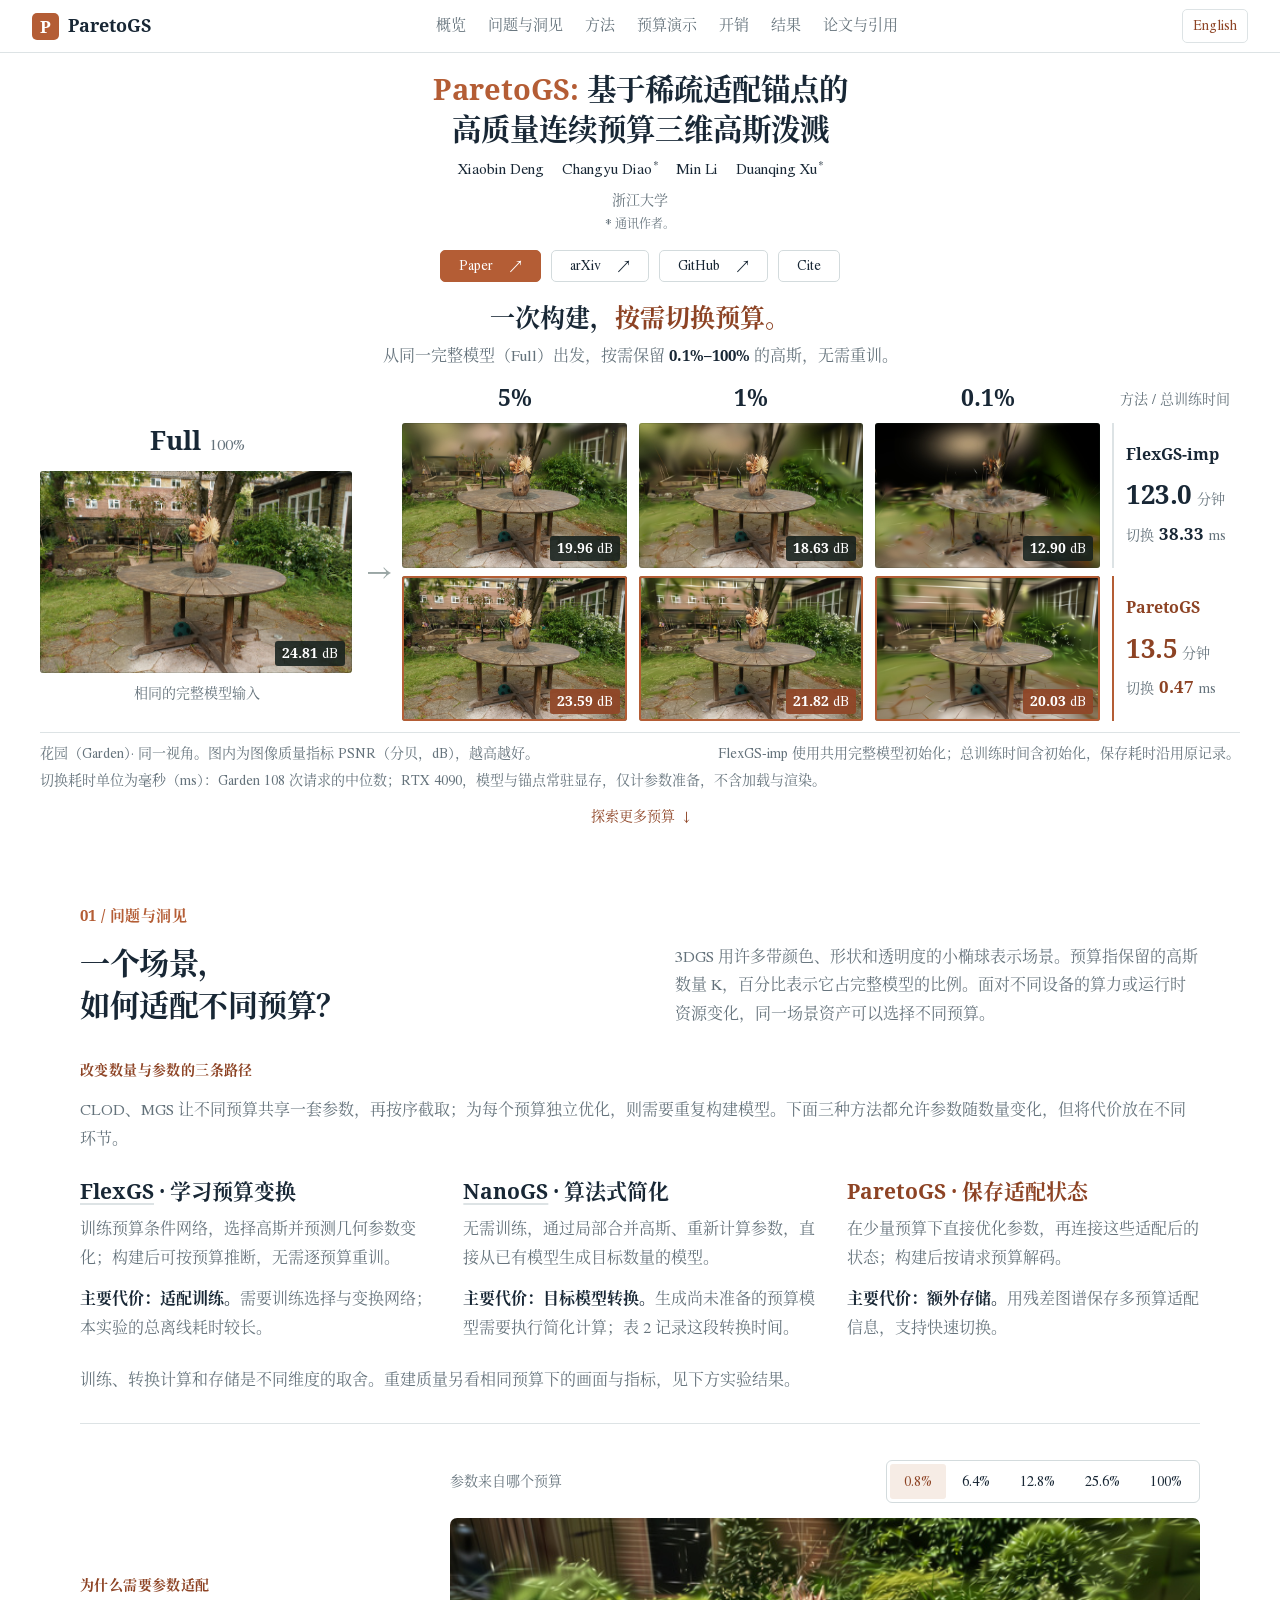
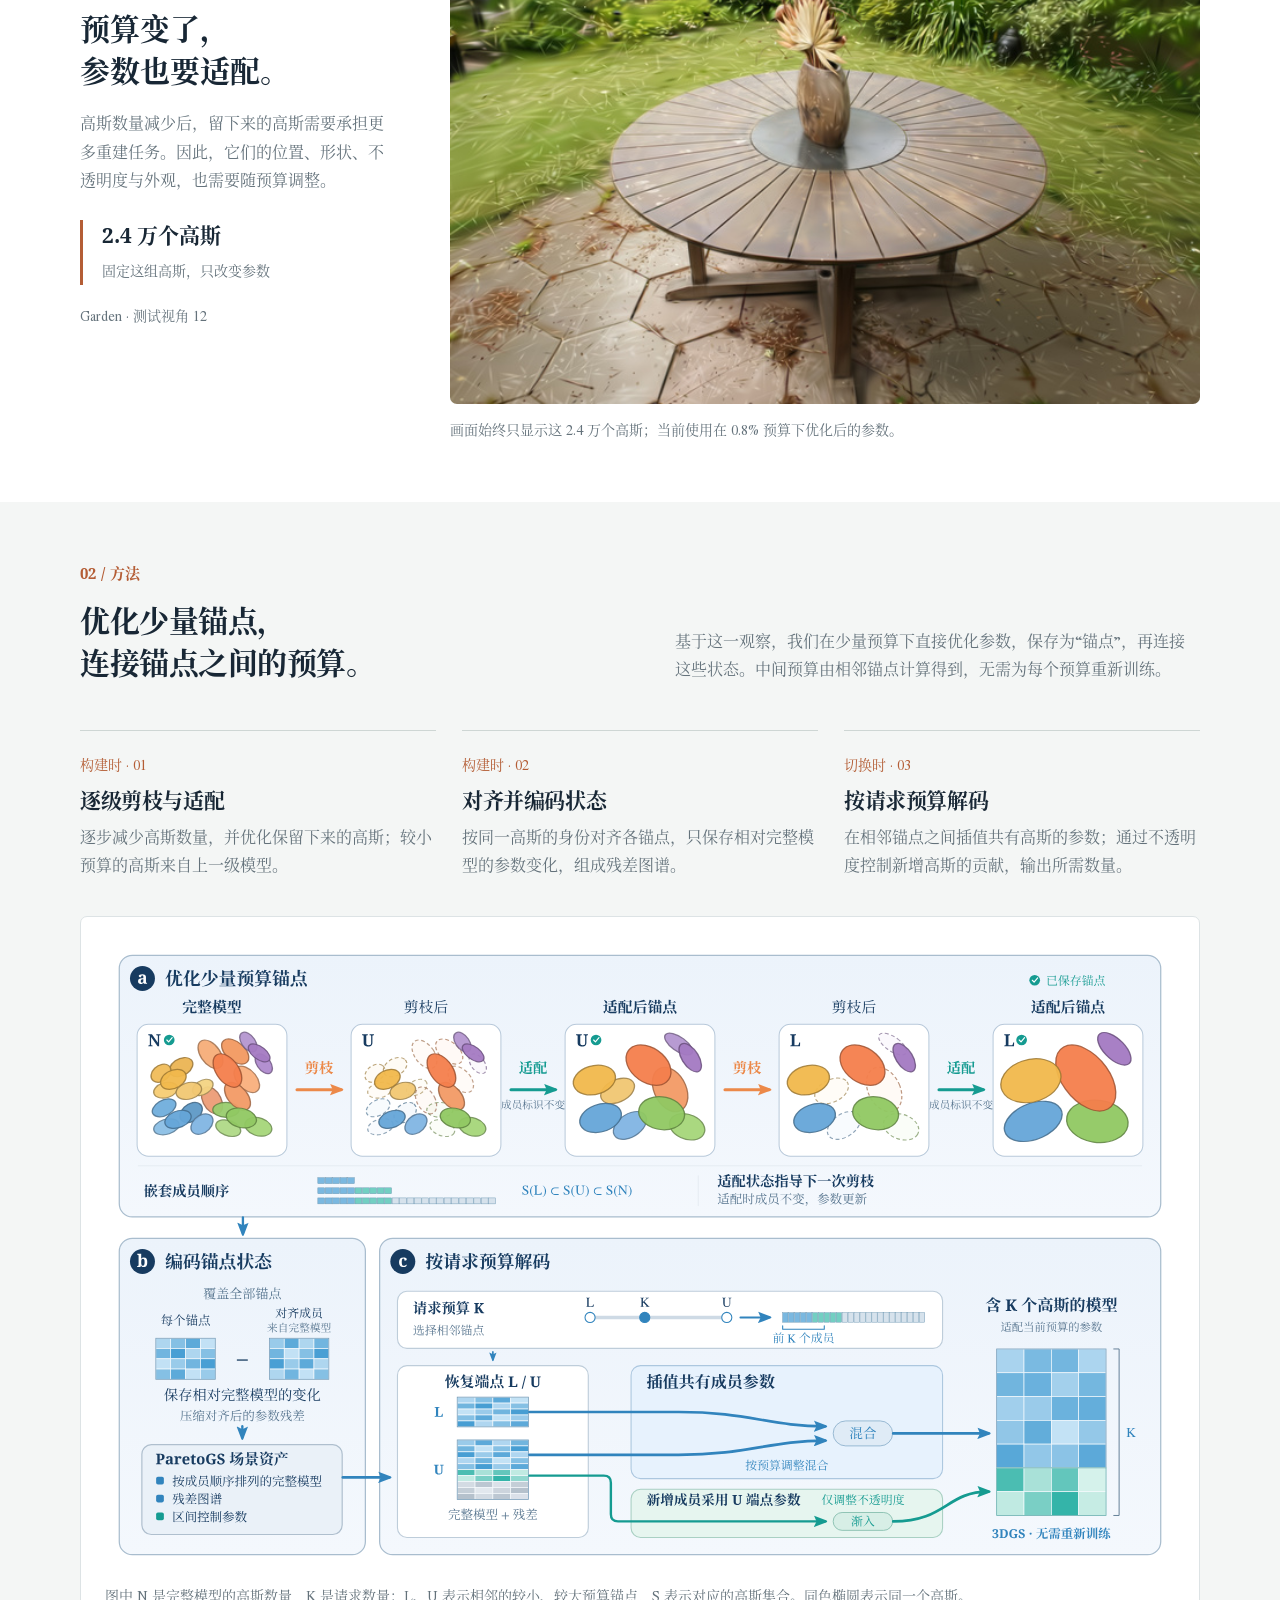
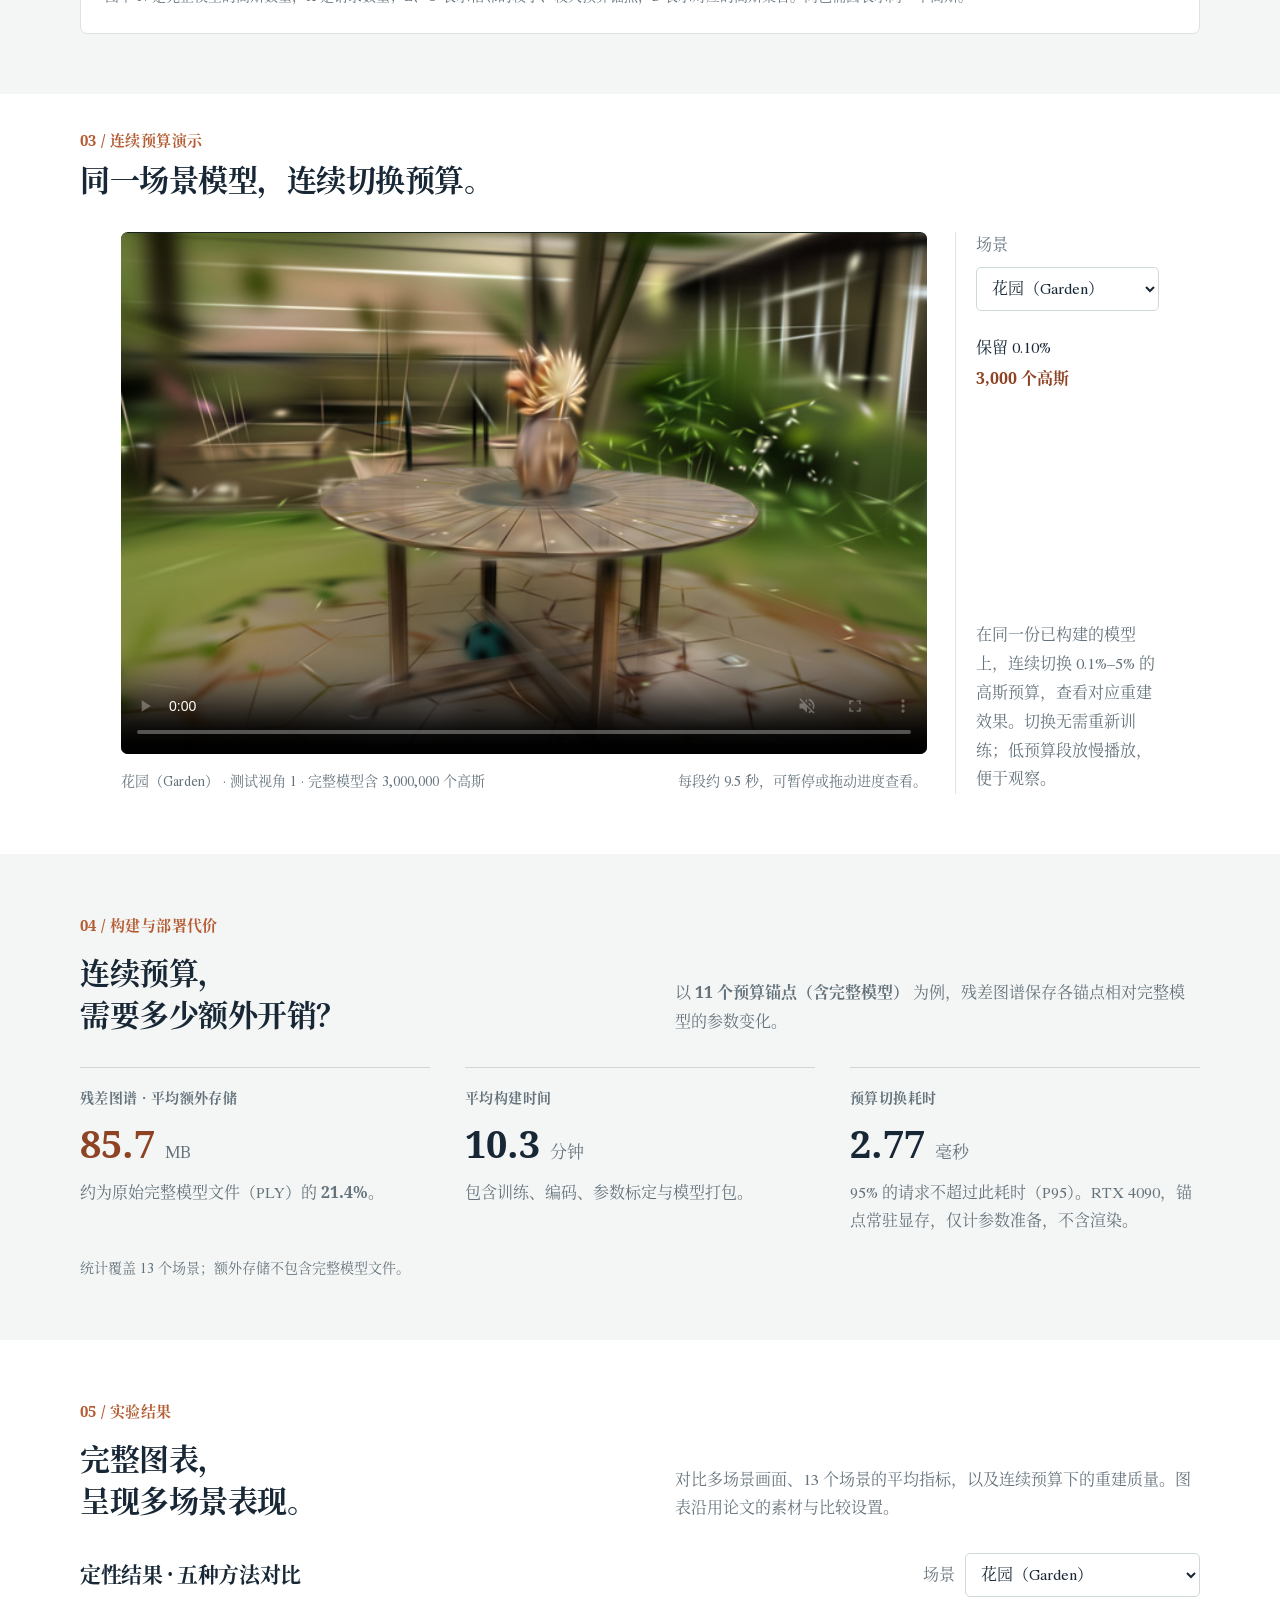
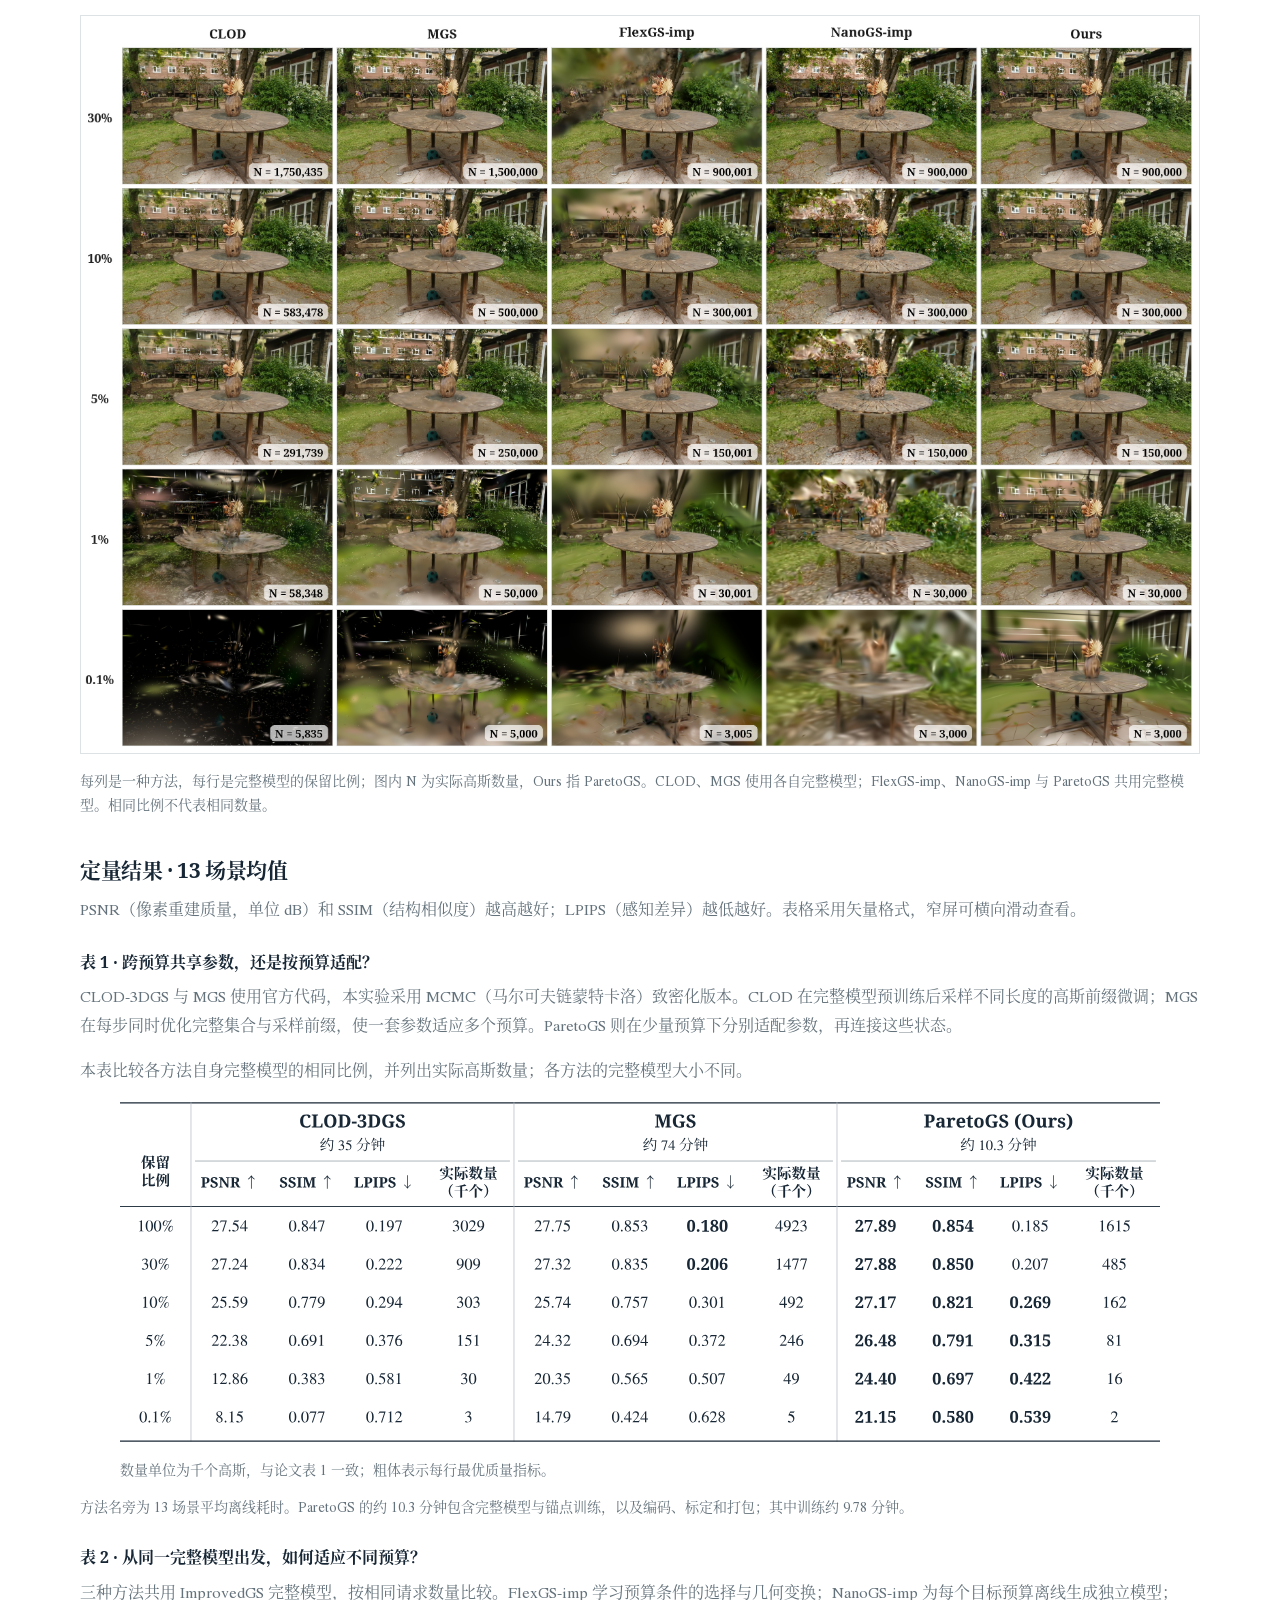
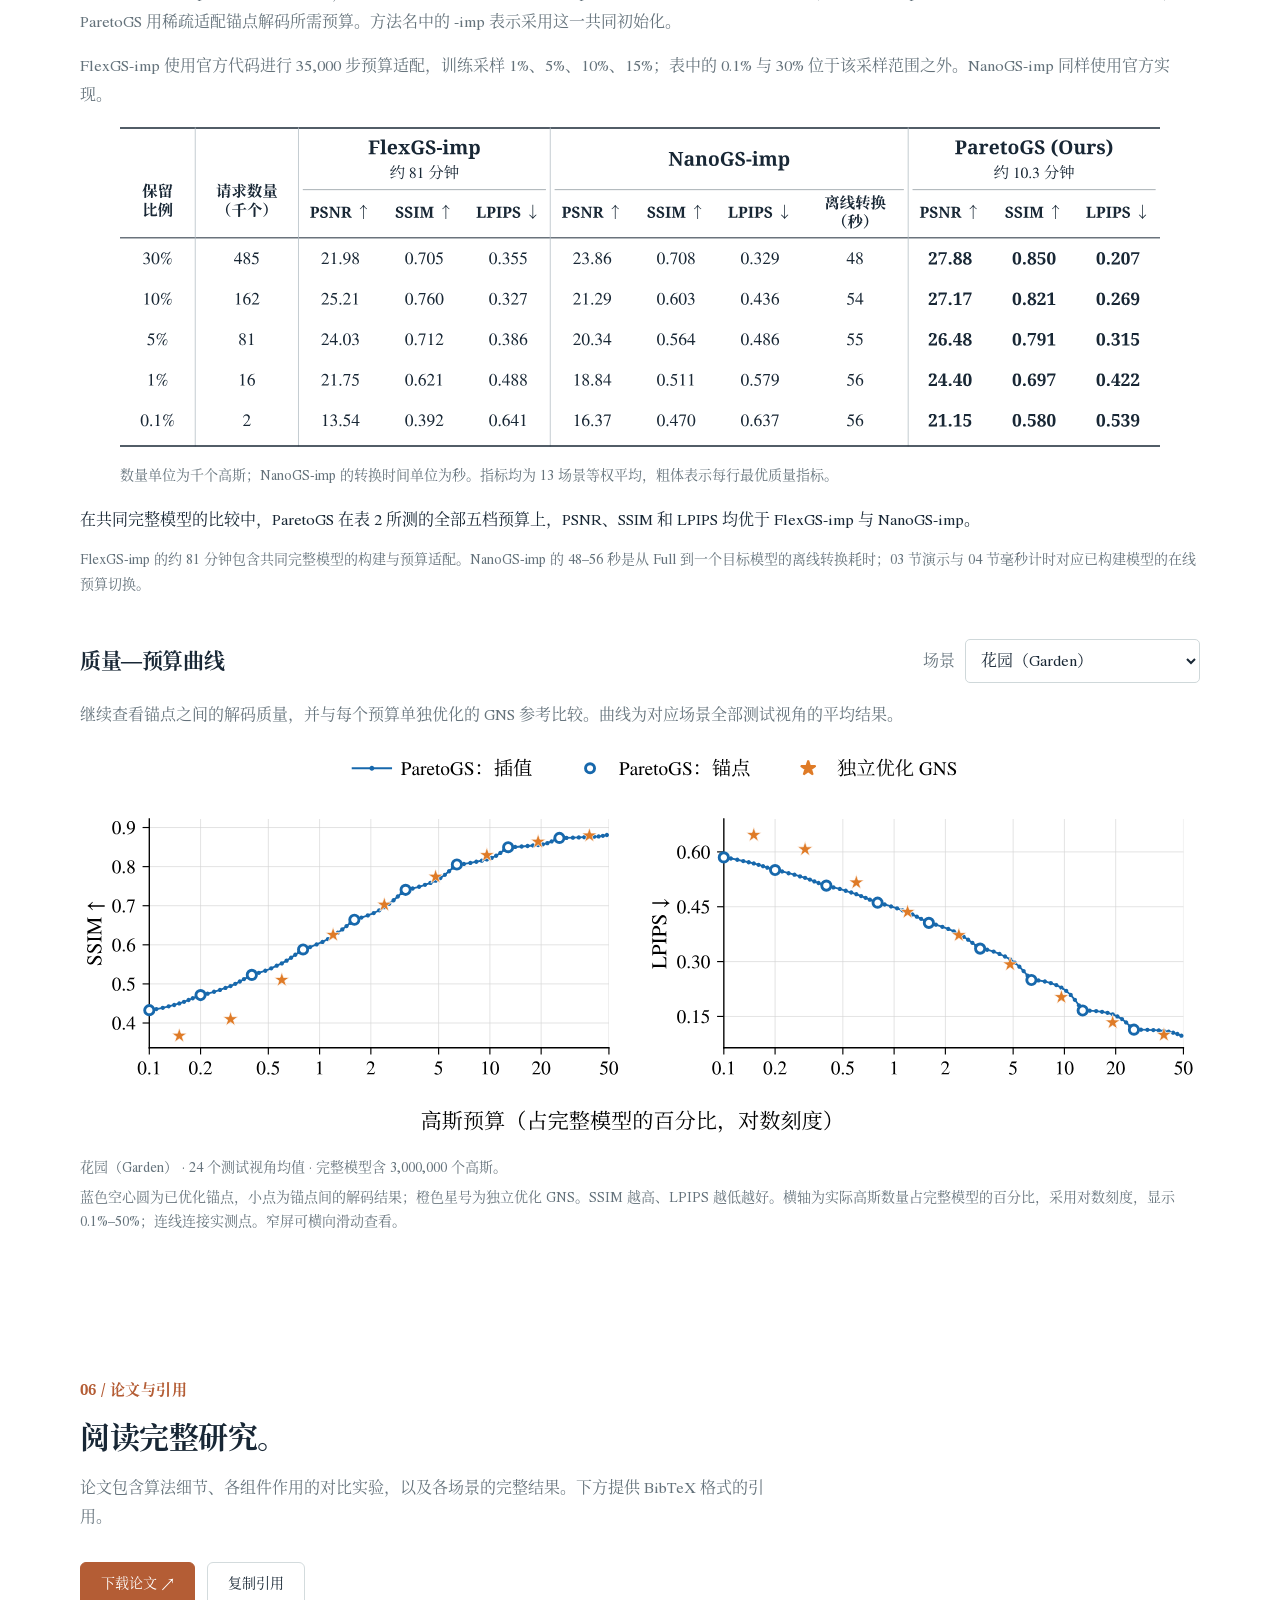
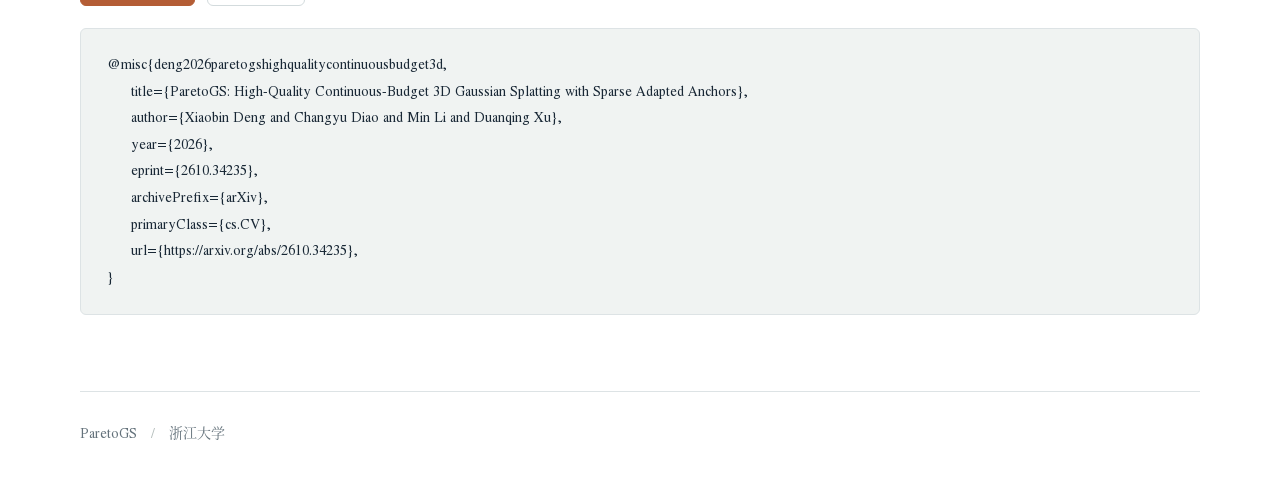
==== commit 84cf1098: "更新链接" ====
--- a/zh.html
+++ b/zh.html
@@ -3,10 +3,11 @@
 <head>
   <meta charset="utf-8">
   <meta name="viewport" content="width=device-width, initial-scale=1">
-  <link rel="alternate" hreflang="en" href="./">
-  <link rel="alternate" hreflang="zh-CN" href="zh.html">
+  <link rel="alternate" hreflang="en" href="https://xiaobin2001.github.io/ParetoGS-Web/">
+  <link rel="alternate" hreflang="zh-CN" href="https://xiaobin2001.github.io/ParetoGS-Web/zh.html">
   <meta name="description" content="ParetoGS 通过稀疏适配锚点，在连续高斯数量预算下解码高质量 3D Gaussian Splatting（3DGS）场景。查看方法、交互演示、实验结果与论文。">
   <title>ParetoGS: High-Quality Continuous-Budget 3D Gaussian Splatting with Sparse Adapted Anchors</title>
+  <link rel="canonical" href="https://xiaobin2001.github.io/ParetoGS-Web/zh.html">
   <link rel="stylesheet" href="style.css?v=2315cd05eb31">
   <script src="app.js?v=b6374b1d3e6d" defer></script>
   <meta name="robots" content="index, follow, max-image-preview:large, max-snippet:-1, max-video-preview:-1">
@@ -16,9 +17,13 @@
   <meta name="citation_author" content="Changyu Diao">
   <meta name="citation_author" content="Min Li">
   <meta name="citation_author" content="Duanqing Xu">
-  <meta name="citation_publication_date" content="2026">
+  <meta name="citation_publication_date" content="2026/10/25">
   <meta name="citation_language" content="en">
+  <meta name="citation_arxiv_id" content="2610.34235">
+  <meta name="citation_abstract_html_url" content="https://arxiv.org/abs/2610.34235">
+  <meta name="citation_pdf_url" content="https://xiaobin2001.github.io/ParetoGS-Web/assets/paper.pdf">
   <meta property="og:type" content="article">
+  <meta property="og:url" content="https://xiaobin2001.github.io/ParetoGS-Web/zh.html">
   <meta property="og:site_name" content="ParetoGS">
   <meta property="og:title" content="ParetoGS: High-Quality Continuous-Budget 3D Gaussian Splatting with Sparse Adapted Anchors">
   <meta property="og:description" content="ParetoGS 通过稀疏适配锚点，在连续高斯数量预算下解码高质量 3D Gaussian Splatting（3DGS）场景。查看方法、交互演示、实验结果与论文。">
@@ -27,7 +32,7 @@
   <meta name="twitter:card" content="summary">
   <meta name="twitter:title" content="ParetoGS: High-Quality Continuous-Budget 3D Gaussian Splatting with Sparse Adapted Anchors">
   <meta name="twitter:description" content="ParetoGS 通过稀疏适配锚点，在连续高斯数量预算下解码高质量 3D Gaussian Splatting（3DGS）场景。查看方法、交互演示、实验结果与论文。">
-  <link rel="alternate" hreflang="x-default" href="./">
+  <link rel="alternate" hreflang="x-default" href="https://xiaobin2001.github.io/ParetoGS-Web/">
   <script type="application/ld+json">
 {
   "@context": "https://schema.org",
@@ -81,8 +86,12 @@
   "encoding": {
     "@type": "MediaObject",
     "encodingFormat": "application/pdf",
-    "contentUrl": "assets/paper.pdf"
-  }
+    "contentUrl": "https://xiaobin2001.github.io/ParetoGS-Web/assets/paper.pdf"
+  },
+  "identifier": "arXiv:2610.34235",
+  "url": "https://arxiv.org/abs/2610.34235",
+  "datePublished": "2026-10-25",
+  "mainEntityOfPage": "https://xiaobin2001.github.io/ParetoGS-Web/zh.html"
 }
   </script>
 </head>
@@ -100,7 +109,7 @@
       <div class="paper-heading">
         <h1><span>ParetoGS:</span> 基于稀疏适配锚点的<br class="paper-title-break">高质量连续预算三维高斯泼溅</h1>
         <p class="authors"><span class="author-name">Xiaobin Deng</span> <span class="author-name">Changyu Diao<sup>*</sup></span> <span class="author-name">Min Li</span> <span class="author-name">Duanqing Xu<sup>*</sup></span></p><p class="affiliation">浙江大学</p><p class="author-note">* 通讯作者。</p>
-        <div class="resource-links"><a class="button primary" href="assets/paper.pdf" target="_blank" rel="noopener">Paper <span aria-hidden="true">↗</span></a><button class="button resource-pending" type="button" disabled aria-label="arXiv: 待更新"><span>arXiv</span><span class="resource-status">待更新</span></button><button class="button resource-pending" type="button" disabled aria-label="GitHub: 待更新"><span>GitHub</span><span class="resource-status">待更新</span></button><button class="button resource-pending" type="button" disabled aria-label="Cite: 待更新"><span>Cite</span><span class="resource-status">待更新</span></button></div>
+        <div class="resource-links"><a class="button primary" href="assets/paper.pdf" target="_blank" rel="noopener">Paper <span aria-hidden="true">↗</span></a><a class="button" href="https://arxiv.org/abs/2610.34235" target="_blank" rel="noopener">arXiv <span aria-hidden="true">↗</span></a><a class="button" href="https://github.com/XiaoBin2001/ParetoGS" target="_blank" rel="noopener">GitHub <span aria-hidden="true">↗</span></a><a class="button" href="#bibtex">Cite</a></div>
       </div>
 
 <div class="task-intro">
@@ -274,11 +283,14 @@
       </div>
     </section>
 
-    <section class="section shell citation-section" id="citation"><div class="section-intro"><span class="section-number">06 / 论文与引用</span><h2>阅读完整研究。</h2><p>论文包含算法细节、各组件作用的对比实验，以及各场景的完整结果。下方提供 BibTeX 格式的引用。</p></div><div class="citation-head"><a class="button primary" href="assets/paper.pdf" target="_blank">下载论文 ↗</a><button class="button" id="copy-citation">复制引用</button></div><pre id="bibtex">@misc{deng2026paretogs,
-  title  = {ParetoGS: High-Quality Continuous-Budget 3D Gaussian
-            Splatting with Sparse Adapted Anchors},
-  author = {Xiaobin Deng and Changyu Diao and Min Li and Duanqing Xu},
-  year   = {2026}
+    <section class="section shell citation-section" id="citation"><div class="section-intro"><span class="section-number">06 / 论文与引用</span><h2>阅读完整研究。</h2><p>论文包含算法细节、各组件作用的对比实验，以及各场景的完整结果。下方提供 BibTeX 格式的引用。</p></div><div class="citation-head"><a class="button primary" href="assets/paper.pdf" target="_blank">下载论文 ↗</a><button class="button" id="copy-citation">复制引用</button></div><pre id="bibtex">@misc{deng2026paretogshighqualitycontinuousbudget3d,
+      title={ParetoGS: High-Quality Continuous-Budget 3D Gaussian Splatting with Sparse Adapted Anchors},
+      author={Xiaobin Deng and Changyu Diao and Min Li and Duanqing Xu},
+      year={2026},
+      eprint={2610.34235},
+      archivePrefix={arXiv},
+      primaryClass={cs.CV},
+      url={https://arxiv.org/abs/2610.34235},
 }</pre><span class="copy-status" id="copy-status" role="status"></span></section>
   </main>
   <footer class="site-footer shell"><span>ParetoGS <span class="footer-divider">/</span> 浙江大学</span></footer>
